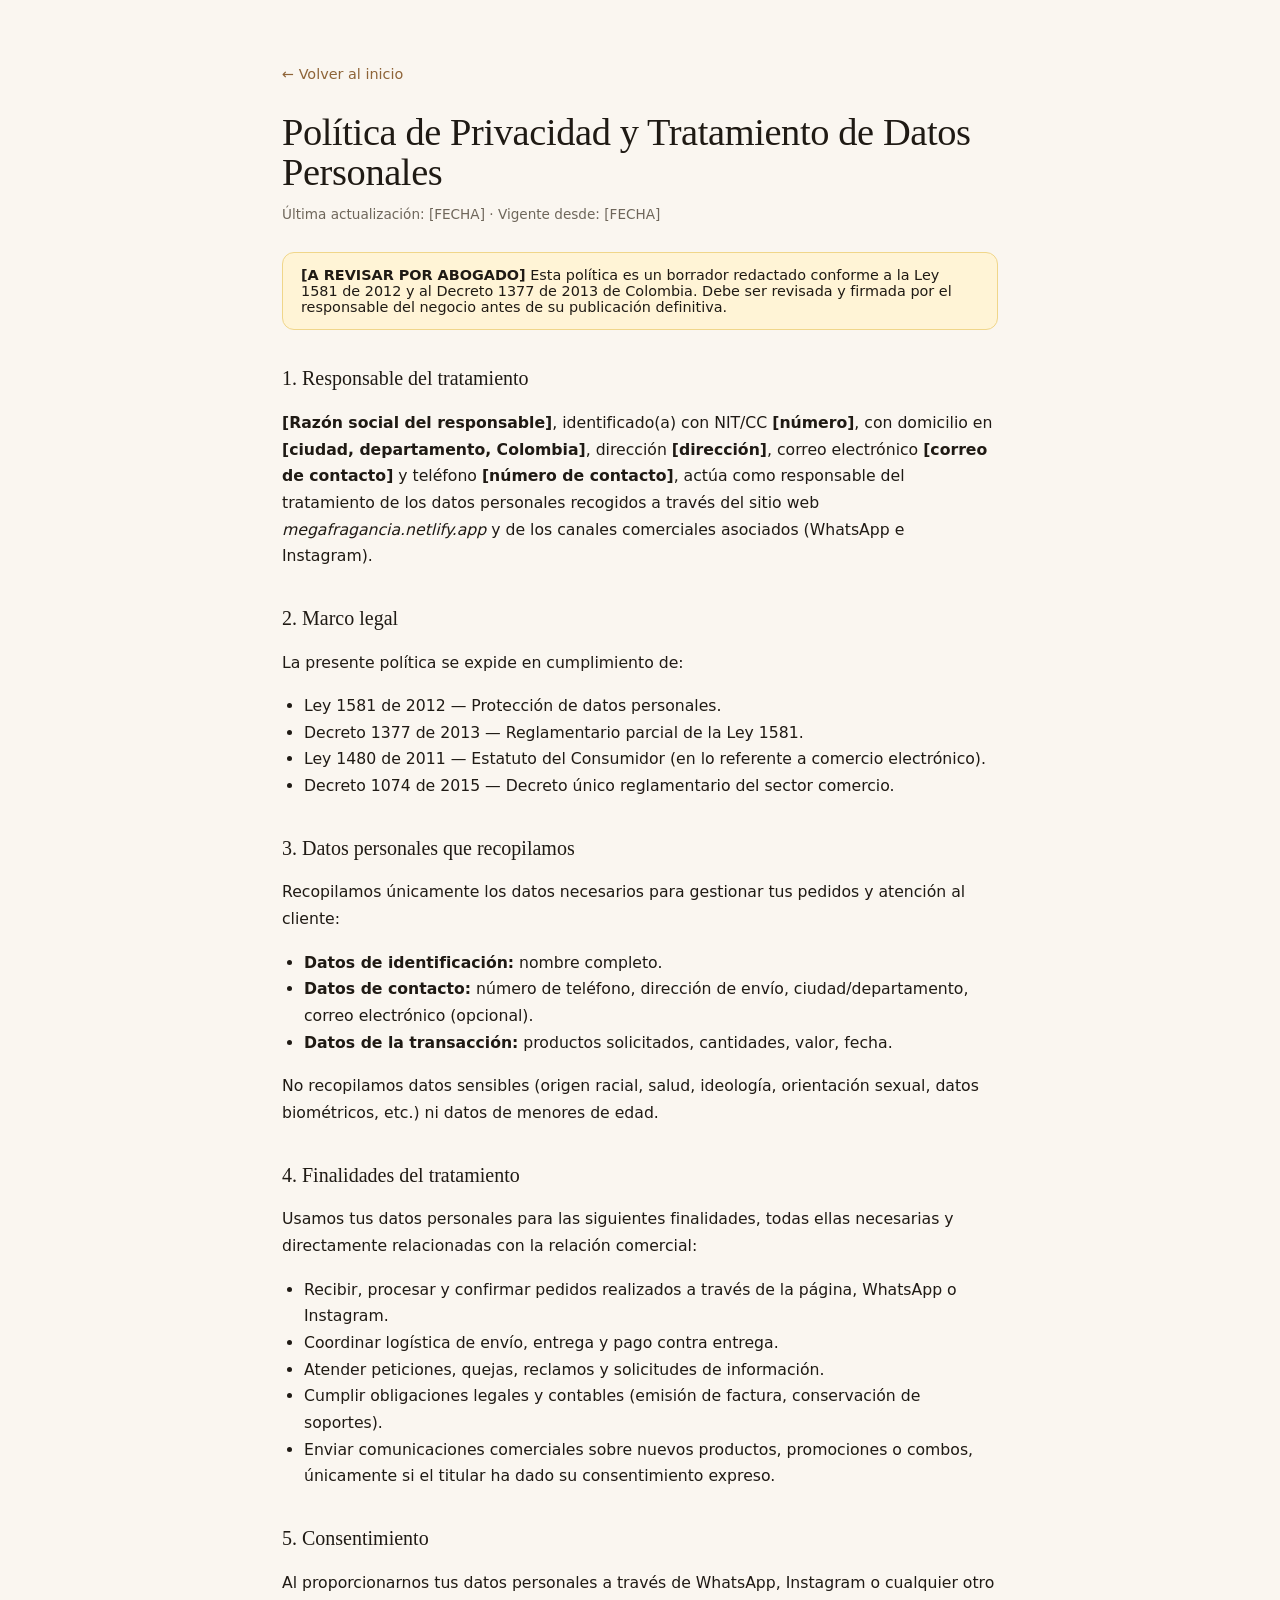
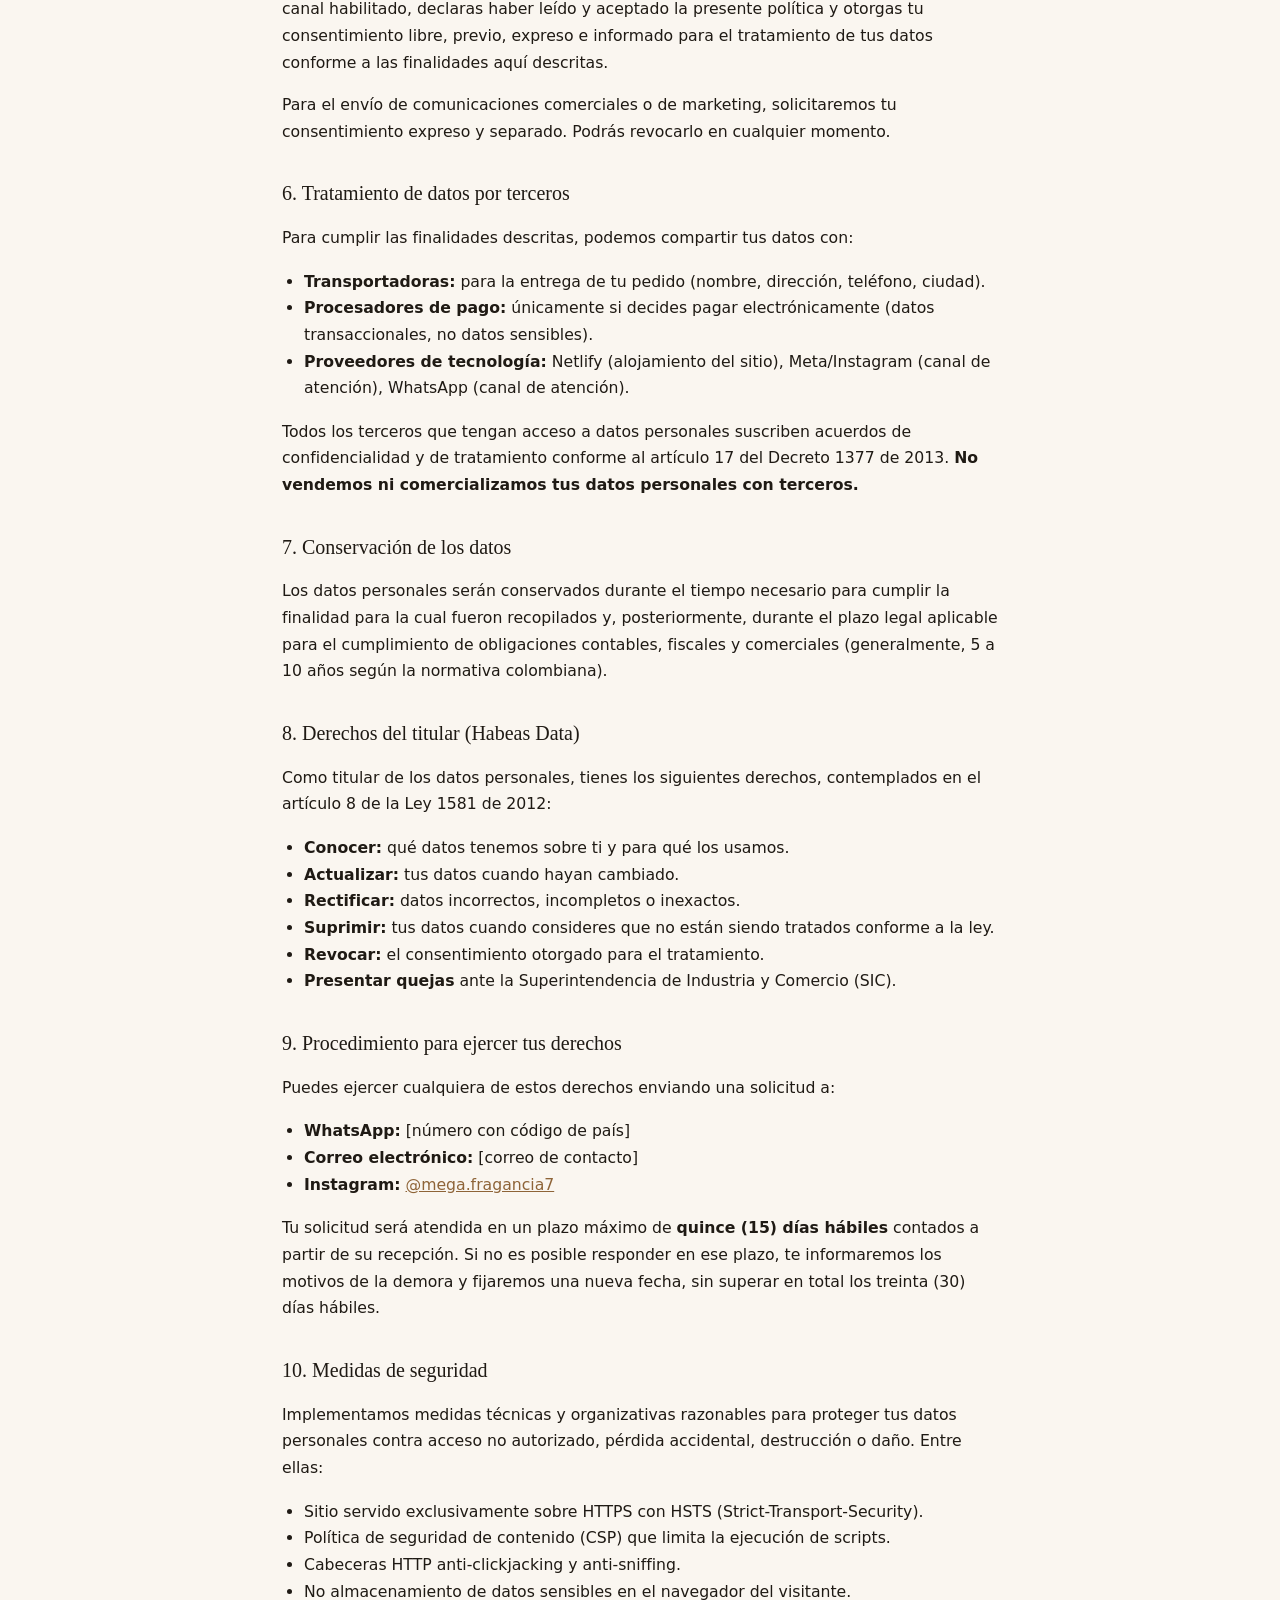
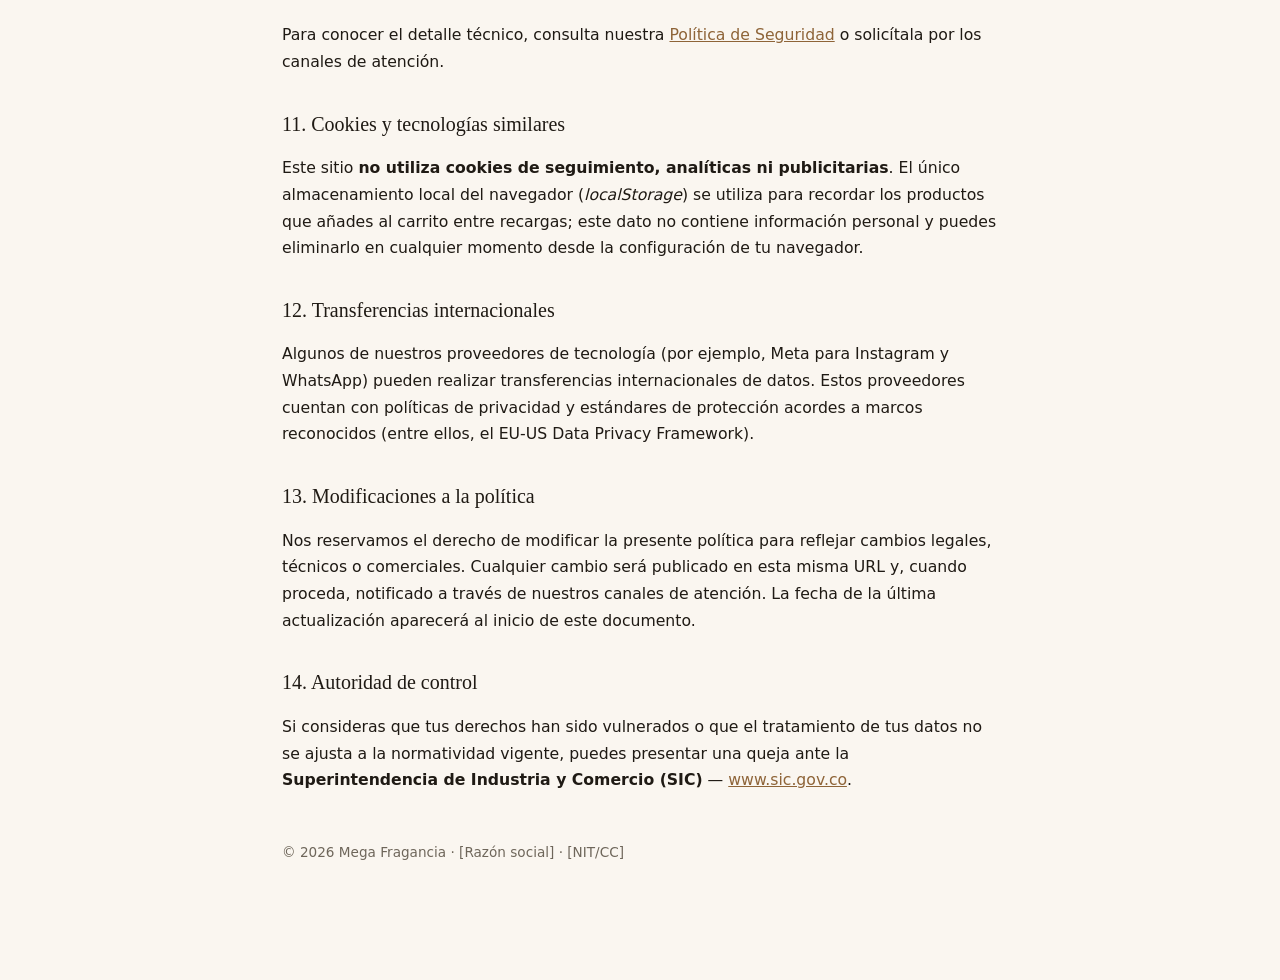
==== politicas/privacidad.html @ 90455be2 "Initial commit: Mega Fragancia landing - Landing estática con carrito funcional y redirección a What" ====
<!DOCTYPE html>
<html lang="es-CO">
<head>
  <meta charset="utf-8">
  <meta name="viewport" content="width=device-width, initial-scale=1">
  <title>Política de privacidad — Mega Fragancia</title>
  <meta name="robots" content="noindex, follow">
  <meta name="description" content="Política de tratamiento de datos personales de Mega Fragancia, conforme a la Ley 1581 de 2012 de Colombia.">
  <link rel="icon" type="image/svg+xml" href="../assets/svg/favicon.svg">
  <link rel="stylesheet" href="../styles.css">
  <style>
    .legal { max-width: 760px; margin: 0 auto; padding: 60px 22px 90px; }
    .legal h1 { font-size: clamp(1.8rem, 4vw, 2.4rem); margin: 0 0 8px; }
    .legal h2 { font-size: 1.25rem; margin: 32px 0 10px; }
    .legal p, .legal li { font: 400 .98rem/1.7 var(--sans); color: var(--text); }
    .legal ul { padding-left: 22px; }
    .legal .meta { color: var(--muted); font: 500 .85rem var(--sans); margin-bottom: 30px; }
    .legal .back { display: inline-block; margin-bottom: 30px; color: var(--accent-strong); text-decoration: none; font: 500 .9rem var(--sans); }
    .legal .back:hover { text-decoration: underline; }
    .legal .aviso { background: #fff4d6; border: 1px solid #f0d68a; padding: 14px 18px; border-radius: 12px; margin: 24px 0; font: 500 .9rem var(--sans); }
  </style>
</head>
<body>
  <main class="legal">
    <a href="../index.html" class="back">&larr; Volver al inicio</a>
    <h1>Política de Privacidad y Tratamiento de Datos Personales</h1>
    <p class="meta">Última actualización: [FECHA] · Vigente desde: [FECHA]</p>

    <div class="aviso">
      <strong>[A REVISAR POR ABOGADO]</strong> Esta política es un borrador redactado conforme a la Ley 1581 de 2012 y al Decreto 1377 de 2013 de Colombia. Debe ser revisada y firmada por el responsable del negocio antes de su publicación definitiva.
    </div>

    <h2>1. Responsable del tratamiento</h2>
    <p>
      <strong>[Razón social del responsable]</strong>, identificado(a) con NIT/CC <strong>[número]</strong>,
      con domicilio en <strong>[ciudad, departamento, Colombia]</strong>, dirección <strong>[dirección]</strong>,
      correo electrónico <strong>[correo de contacto]</strong> y teléfono <strong>[número de contacto]</strong>,
      actúa como responsable del tratamiento de los datos personales recogidos a través del sitio web
      <em>megafragancia.netlify.app</em> y de los canales comerciales asociados (WhatsApp e Instagram).
    </p>

    <h2>2. Marco legal</h2>
    <p>La presente política se expide en cumplimiento de:</p>
    <ul>
      <li>Ley 1581 de 2012 — Protección de datos personales.</li>
      <li>Decreto 1377 de 2013 — Reglamentario parcial de la Ley 1581.</li>
      <li>Ley 1480 de 2011 — Estatuto del Consumidor (en lo referente a comercio electrónico).</li>
      <li>Decreto 1074 de 2015 — Decreto único reglamentario del sector comercio.</li>
    </ul>

    <h2>3. Datos personales que recopilamos</h2>
    <p>Recopilamos únicamente los datos necesarios para gestionar tus pedidos y atención al cliente:</p>
    <ul>
      <li><strong>Datos de identificación:</strong> nombre completo.</li>
      <li><strong>Datos de contacto:</strong> número de teléfono, dirección de envío, ciudad/departamento, correo electrónico (opcional).</li>
      <li><strong>Datos de la transacción:</strong> productos solicitados, cantidades, valor, fecha.</li>
    </ul>
    <p>No recopilamos datos sensibles (origen racial, salud, ideología, orientación sexual, datos biométricos, etc.) ni datos de menores de edad.</p>

    <h2>4. Finalidades del tratamiento</h2>
    <p>Usamos tus datos personales para las siguientes finalidades, todas ellas necesarias y directamente relacionadas con la relación comercial:</p>
    <ul>
      <li>Recibir, procesar y confirmar pedidos realizados a través de la página, WhatsApp o Instagram.</li>
      <li>Coordinar logística de envío, entrega y pago contra entrega.</li>
      <li>Atender peticiones, quejas, reclamos y solicitudes de información.</li>
      <li>Cumplir obligaciones legales y contables (emisión de factura, conservación de soportes).</li>
      <li>Enviar comunicaciones comerciales sobre nuevos productos, promociones o combos, únicamente si el titular ha dado su consentimiento expreso.</li>
    </ul>

    <h2>5. Consentimiento</h2>
    <p>
      Al proporcionarnos tus datos personales a través de WhatsApp, Instagram o cualquier otro canal habilitado,
      declaras haber leído y aceptado la presente política y otorgas tu consentimiento libre, previo, expreso
      e informado para el tratamiento de tus datos conforme a las finalidades aquí descritas.
    </p>
    <p>
      Para el envío de comunicaciones comerciales o de marketing, solicitaremos tu consentimiento expreso y
      separado. Podrás revocarlo en cualquier momento.
    </p>

    <h2>6. Tratamiento de datos por terceros</h2>
    <p>
      Para cumplir las finalidades descritas, podemos compartir tus datos con:
    </p>
    <ul>
      <li><strong>Transportadoras:</strong> para la entrega de tu pedido (nombre, dirección, teléfono, ciudad).</li>
      <li><strong>Procesadores de pago:</strong> únicamente si decides pagar electrónicamente (datos transaccionales, no datos sensibles).</li>
      <li><strong>Proveedores de tecnología:</strong> Netlify (alojamiento del sitio), Meta/Instagram (canal de atención), WhatsApp (canal de atención).</li>
    </ul>
    <p>
      Todos los terceros que tengan acceso a datos personales suscriben acuerdos de confidencialidad y de
      tratamiento conforme al artículo 17 del Decreto 1377 de 2013. <strong>No vendemos ni comercializamos
      tus datos personales con terceros.</strong>
    </p>

    <h2>7. Conservación de los datos</h2>
    <p>
      Los datos personales serán conservados durante el tiempo necesario para cumplir la finalidad para la
      cual fueron recopilados y, posteriormente, durante el plazo legal aplicable para el cumplimiento de
      obligaciones contables, fiscales y comerciales (generalmente, 5 a 10 años según la normativa colombiana).
    </p>

    <h2>8. Derechos del titular (Habeas Data)</h2>
    <p>
      Como titular de los datos personales, tienes los siguientes derechos, contemplados en el artículo 8 de la
      Ley 1581 de 2012:
    </p>
    <ul>
      <li><strong>Conocer:</strong> qué datos tenemos sobre ti y para qué los usamos.</li>
      <li><strong>Actualizar:</strong> tus datos cuando hayan cambiado.</li>
      <li><strong>Rectificar:</strong> datos incorrectos, incompletos o inexactos.</li>
      <li><strong>Suprimir:</strong> tus datos cuando consideres que no están siendo tratados conforme a la ley.</li>
      <li><strong>Revocar:</strong> el consentimiento otorgado para el tratamiento.</li>
      <li><strong>Presentar quejas</strong> ante la Superintendencia de Industria y Comercio (SIC).</li>
    </ul>

    <h2>9. Procedimiento para ejercer tus derechos</h2>
    <p>
      Puedes ejercer cualquiera de estos derechos enviando una solicitud a:
    </p>
    <ul>
      <li><strong>WhatsApp:</strong> [número con código de país]</li>
      <li><strong>Correo electrónico:</strong> [correo de contacto]</li>
      <li><strong>Instagram:</strong> <a href="https://www.instagram.com/mega.fragancia7/" target="_blank" rel="noopener noreferrer">@mega.fragancia7</a></li>
    </ul>
    <p>
      Tu solicitud será atendida en un plazo máximo de <strong>quince (15) días hábiles</strong> contados a partir
      de su recepción. Si no es posible responder en ese plazo, te informaremos los motivos de la demora y
      fijaremos una nueva fecha, sin superar en total los treinta (30) días hábiles.
    </p>

    <h2>10. Medidas de seguridad</h2>
    <p>
      Implementamos medidas técnicas y organizativas razonables para proteger tus datos personales contra
      acceso no autorizado, pérdida accidental, destrucción o daño. Entre ellas:
    </p>
    <ul>
      <li>Sitio servido exclusivamente sobre HTTPS con HSTS (Strict-Transport-Security).</li>
      <li>Política de seguridad de contenido (CSP) que limita la ejecución de scripts.</li>
      <li>Cabeceras HTTP anti-clickjacking y anti-sniffing.</li>
      <li>No almacenamiento de datos sensibles en el navegador del visitante.</li>
    </ul>
    <p>
      Para conocer el detalle técnico, consulta nuestra <a href="#">Política de Seguridad</a> o
      solicítala por los canales de atención.
    </p>

    <h2>11. Cookies y tecnologías similares</h2>
    <p>
      Este sitio <strong>no utiliza cookies de seguimiento, analíticas ni publicitarias</strong>. El único
      almacenamiento local del navegador (<em>localStorage</em>) se utiliza para recordar los productos que
      añades al carrito entre recargas; este dato no contiene información personal y puedes eliminarlo en
      cualquier momento desde la configuración de tu navegador.
    </p>

    <h2>12. Transferencias internacionales</h2>
    <p>
      Algunos de nuestros proveedores de tecnología (por ejemplo, Meta para Instagram y WhatsApp) pueden
      realizar transferencias internacionales de datos. Estos proveedores cuentan con políticas de privacidad
      y estándares de protección acordes a marcos reconocidos (entre ellos, el EU-US Data Privacy Framework).
    </p>

    <h2>13. Modificaciones a la política</h2>
    <p>
      Nos reservamos el derecho de modificar la presente política para reflejar cambios legales, técnicos o
      comerciales. Cualquier cambio será publicado en esta misma URL y, cuando proceda, notificado a través
      de nuestros canales de atención. La fecha de la última actualización aparecerá al inicio de este documento.
    </p>

    <h2>14. Autoridad de control</h2>
    <p>
      Si consideras que tus derechos han sido vulnerados o que el tratamiento de tus datos no se ajusta a la
      normatividad vigente, puedes presentar una queja ante la
      <strong>Superintendencia de Industria y Comercio (SIC)</strong> —
      <a href="https://www.sic.gov.co" target="_blank" rel="noopener noreferrer">www.sic.gov.co</a>.
    </p>

    <p class="meta" style="margin-top: 50px;">
      &copy; <span id="year">2026</span> Mega Fragancia · [Razón social] · [NIT/CC]
    </p>
  </main>
  <script>
    var y = document.getElementById('year');
    if (y) y.textContent = new Date().getFullYear();
  </script>
</body>
</html>
---- styles.css ----
/* ==========================================================
   Mega Fragancia — Hoja de estilos
   Paleta clara: blanco roto + dorado suave + terracota
   ========================================================== */

:root {
  /* --- Paleta clara (default) --- */
  --bg: #faf6f0;             /* blanco cálido, fondo principal */
  --surface: #ffffff;        /* tarjetas y superficies */
  --surface-2: #f3ede2;      /* superficies alternas */
  --text: #1f1a14;           /* texto principal, gris muy oscuro cálido */
  --muted: #6e665a;          /* texto secundario */
  --line: #ece4d4;           /* bordes suaves */
  --accent: #b8895a;         /* dorado suave, principal */
  --accent-strong: #8e6438;  /* dorado más oscuro, hover */
  --accent-ink: #ffffff;     /* color del texto sobre el acento */
  --terracotta: #c66a4a;     /* acento secundario para el combo */
  --ok: #2e8b6d;             /* verde para checks y confirmaciones */
  --danger: #b94a48;         /* rojo para errores */

  /* --- Geometría --- */
  --radius: 16px;
  --radius-lg: 22px;
  --shadow: 0 6px 22px rgba(31, 26, 20, .07);
  --shadow-lg: 0 18px 40px rgba(31, 26, 20, .12);

  /* --- Tipografía --- */
  --serif: "Cormorant Garamond", "Playfair Display", Georgia, "Times New Roman", serif;
  --sans: system-ui, -apple-system, "Segoe UI", Roboto, "Helvetica Neue", Helvetica, Arial, sans-serif;
}

* { box-sizing: border-box; }

html {
  scroll-behavior: smooth;
  scroll-padding-top: calc(env(safe-area-inset-top, 0px) + 78px);
}

body {
  margin: 0;
  background: var(--bg);
  color: var(--text);
  font-family: var(--serif);
  font-size: 17px;
  line-height: 1.6;
  -webkit-font-smoothing: antialiased;
  -moz-osx-font-smoothing: grayscale;
  overflow-x: hidden;
  padding-top: env(safe-area-inset-top, 0px);
  padding-bottom: env(safe-area-inset-bottom, 0px);
}

img, svg { max-width: 100%; display: block; }

a { color: var(--accent-strong); }
a:hover { color: var(--accent); }

.sans { font-family: var(--sans); }

.wrap {
  max-width: 1140px;
  margin: 0 auto;
  padding: 0 22px;
}

/* ===================== HEADER ===================== */
header {
  position: fixed;
  top: 0; left: 0; right: 0;
  z-index: 20;
  background: rgba(250, 246, 240, .85);
  -webkit-backdrop-filter: blur(14px) saturate(160%);
  backdrop-filter: blur(14px) saturate(160%);
  border-bottom: 1px solid transparent;
  transition: background .3s, border-color .3s, box-shadow .3s;
}
header.scrolled {
  background: rgba(255, 255, 255, .95);
  border-color: var(--line);
  box-shadow: 0 4px 18px rgba(31, 26, 20, .05);
}

.nav {
  display: flex;
  align-items: center;
  justify-content: space-between;
  height: 68px;
  gap: 14px;
}

.brand {
  display: flex;
  align-items: center;
  gap: 10px;
  text-decoration: none;
  color: var(--text);
  font-family: var(--serif);
  font-size: 1.15rem;
  letter-spacing: .14em;
  text-transform: uppercase;
  font-weight: 700;
}
.brand-logo { width: 32px; height: 32px; }

.nav nav { display: flex; align-items: center; margin-left: auto; }
.nav .link {
  font: 500 .88rem var(--sans);
  text-decoration: none;
  color: var(--muted);
  margin-left: 22px;
  position: relative;
  transition: color .2s;
}
.nav .link:hover { color: var(--text); }
.nav .link::after {
  content: "";
  position: absolute;
  left: 0; right: 0; bottom: -6px;
  height: 2px;
  background: var(--accent);
  transform: scaleX(0);
  transform-origin: left;
  transition: transform .25s;
}
.nav .link:hover::after { transform: scaleX(1); }

.cartbtn {
  font: 600 .85rem var(--sans);
  padding: 10px 18px;
  border-radius: 999px;
  border: 1px solid var(--accent);
  background: transparent;
  color: var(--text);
  cursor: pointer;
  display: inline-flex;
  align-items: center;
  gap: 6px;
  transition: background .2s, color .2s;
}
.cartbtn:hover { background: var(--accent); color: var(--accent-ink); }
.cartbtn span {
  min-width: 1.6em;
  padding: 0 7px;
  border-radius: 999px;
  background: var(--accent);
  color: var(--accent-ink);
  text-align: center;
  font-size: .8rem;
  font-weight: 700;
  transition: background .2s;
}
.cartbtn:hover span { background: var(--accent-ink); color: var(--accent); }

/* Botón admin (engranaje) */
.adminbtn {
  display: inline-flex;
  align-items: center;
  justify-content: center;
  width: 38px;
  height: 38px;
  border-radius: 50%;
  border: 1px solid var(--line);
  background: transparent;
  color: var(--muted);
  cursor: pointer;
  transition: all .2s;
}
.adminbtn:hover {
  border-color: var(--accent);
  color: var(--accent-strong);
  background: var(--surface);
  transform: rotate(45deg);
}

@media (max-width: 720px) {
  .nav .hide-s { display: none; }
  .brand span { font-size: 1rem; letter-spacing: .1em; }
  .cartbtn { padding: 9px 14px; }
}

/* ===================== HERO ===================== */
.hero {
  position: relative;
  min-height: 88vh;
  display: flex;
  align-items: center;
  padding: 130px 0 70px;
  overflow: hidden;
}
.orb {
  position: absolute;
  border-radius: 50%;
  filter: blur(80px);
  pointer-events: none;
  opacity: .55;
}
.orb.a { width: 480px; height: 480px; background: #f3d8b0; top: -120px; right: -140px; }
.orb.b { width: 380px; height: 380px; background: #f0c9b2; bottom: -120px; left: -100px; }
.orb.c { width: 260px; height: 260px; background: #e8d7c0; top: 30%; left: 40%; opacity: .35; }

.hero-wrap {
  position: relative;
  display: grid;
  grid-template-columns: 1.2fr 1fr;
  gap: 60px;
  align-items: center;
}
@media (max-width: 1024px) {
  .hero-wrap { gap: 40px; }
  .hero-visual { min-height: 320px; }
  .hero-bottle { width: 95px; height: 240px; }
  .hero-bottle.small { width: 78px; height: 200px; }
  .hero-bottle.tall  { width: 110px; height: 290px; }
  .nosotros { gap: 50px; }
}

@media (max-width: 720px) {
  .hero { padding: 110px 0 50px; }
  .hero-wrap { grid-template-columns: 1fr; gap: 30px; }
  .hero-visual { order: -1; min-height: 260px; }
  .hero-bottle { width: 80px; height: 200px; }
  .hero-bottle.small { width: 65px; height: 170px; }
  .hero-bottle.tall  { width: 95px; height: 240px; }
  .nosotros { grid-template-columns: 1fr; gap: 32px; }
  .notes { grid-template-columns: 1fr; }
  h1 { font-size: clamp(2rem, 8vw, 2.6rem); }
  .promo { flex-wrap: wrap; }
  section { padding: 60px 0; }
}

@media (max-width: 380px) {
  .brand span { display: none; }
  .cartbtn { padding: 8px 12px; font-size: .8rem; }
  .nav { gap: 6px; }
  .nav .link { margin-left: 14px; font-size: .82rem; }
}

.eyebrow {
  font: 600 .75rem var(--sans);
  letter-spacing: .28em;
  text-transform: uppercase;
  color: var(--accent-strong);
  margin: 0 0 14px;
}

h1 {
  font-family: var(--serif);
  font-size: clamp(2.4rem, 6vw, 4.4rem);
  line-height: 1.05;
  margin: 0 0 .35em;
  font-weight: 500;
  letter-spacing: -.01em;
}
h1 em {
  font-style: italic;
  color: var(--accent-strong);
}

.lead {
  max-width: 36em;
  color: var(--muted);
  font: 400 1rem/1.6 var(--sans);
  margin: 0 0 16px;
}

.lead-mini {
  max-width: 36em;
  color: var(--muted);
  font: 500 .9rem/1.5 var(--sans);
  margin: 0 0 24px;
  padding: 12px 16px;
  border-left: 3px solid var(--accent);
  background: var(--surface-2);
  border-radius: 0 10px 10px 0;
}
.lead-mini strong { color: var(--ok); font-weight: 700; }
.lead-mini a { color: var(--accent-strong); text-decoration: none; font-weight: 600; }
.lead-mini a:hover { text-decoration: underline; }

.promo {
  display: inline-flex;
  align-items: center;
  gap: 18px;
  padding: 16px 22px;
  border-radius: var(--radius);
  background: linear-gradient(135deg, #fff 0%, #faf0dc 100%);
  border: 1px solid var(--line);
  box-shadow: var(--shadow);
  margin: 8px 0 26px;
}
.promo b {
  font-family: var(--serif);
  font-size: 1.7rem;
  color: var(--terracotta);
  letter-spacing: -.01em;
}
.promo span {
  font: 500 .85rem var(--sans);
  color: var(--muted);
  line-height: 1.3;
}

.btns {
  display: flex;
  gap: 12px;
  flex-wrap: wrap;
  margin-top: 4px;
}

.btn {
  font: 600 .92rem var(--sans);
  padding: 14px 24px;
  border-radius: 999px;
  border: 1px solid var(--accent);
  background: var(--accent);
  color: var(--accent-ink);
  text-decoration: none;
  cursor: pointer;
  transition: background .2s, transform .15s, box-shadow .2s;
  display: inline-flex;
  align-items: center;
  justify-content: center;
  gap: 8px;
}
.btn:hover { background: var(--accent-strong); border-color: var(--accent-strong); transform: translateY(-1px); }
.btn:active { transform: translateY(0); }
.btn.ghost {
  background: transparent;
  color: var(--text);
  border-color: var(--line);
}
.btn.ghost:hover { background: var(--surface); border-color: var(--accent); color: var(--accent-strong); }
.btn.small { padding: 10px 18px; font-size: .85rem; }
.btn[aria-disabled="true"] { opacity: .45; pointer-events: none; }

.hero-trust {
  display: flex;
  flex-wrap: wrap;
  gap: 18px 26px;
  margin: 30px 0 0;
  font: 500 .85rem var(--sans);
  color: var(--ok);
}
.hero-trust span { display: inline-flex; align-items: center; gap: 4px; }

.hero-visual { position: relative; min-height: 380px; }
.hero-card {
  position: relative;
  width: 100%;
  height: 100%;
  min-height: 380px;
  display: flex;
  align-items: flex-end;
  justify-content: center;
  gap: 14px;
  padding-bottom: 20px;
}
.hero-bottle {
  width: 110px;
  height: 280px;
  background: linear-gradient(160deg, #f8e4c4 0%, #d8a87a 50%, #8e6438 100%);
  border-radius: 18px 18px 22px 22px;
  position: relative;
  box-shadow: var(--shadow-lg);
}
.hero-bottle::before {
  content: "";
  position: absolute;
  top: -32px; left: 50%;
  transform: translateX(-50%);
  width: 40px; height: 40px;
  background: linear-gradient(180deg, #2a2018 0%, #4a3a28 100%);
  border-radius: 6px;
}
.hero-bottle::after {
  content: "";
  position: absolute;
  top: 14px; left: 12px;
  width: 10px; height: 200px;
  background: linear-gradient(180deg, rgba(255,255,255,.5) 0%, transparent 100%);
  border-radius: 5px;
}
.hero-bottle.small { width: 90px; height: 230px; align-self: flex-end; opacity: .9; }
.hero-bottle.tall  { width: 130px; height: 340px; }

/* ===================== SECCIONES GENERALES ===================== */
section { padding: 80px 0; }
section.alt { background: var(--surface-2); }

.sec-head {
  text-align: center;
  max-width: 720px;
  margin: 0 auto 50px;
}
.sec-head h2 {
  font-family: var(--serif);
  font-size: clamp(1.8rem, 4.2vw, 2.8rem);
  font-weight: 500;
  margin: 6px 0 12px;
  letter-spacing: -.01em;
}
.sec-head .sub {
  color: var(--muted);
  margin: 0;
  font: 400 1rem/1.6 var(--sans);
}

h2 { font-family: var(--serif); font-size: clamp(1.6rem, 4vw, 2.4rem); font-weight: 500; margin: 0 0 .3em; }
h3 { font-family: var(--serif); font-size: 1.15rem; font-weight: 600; margin: 0 0 6px; }

/* ===================== CATÁLOGO ===================== */
.filters {
  display: flex;
  gap: 8px;
  flex-wrap: wrap;
  margin-bottom: 30px;
  justify-content: center;
}
.chip {
  font: 500 .85rem var(--sans);
  padding: 10px 18px;
  border-radius: 999px;
  border: 1px solid var(--line);
  background: var(--surface);
  color: var(--text);
  cursor: pointer;
  transition: background .2s, color .2s, border-color .2s;
}
.chip:hover { border-color: var(--accent); color: var(--accent-strong); }
.chip[aria-pressed="true"] {
  background: var(--accent);
  color: var(--accent-ink);
  border-color: var(--accent);
}

.grid {
  display: grid;
  grid-template-columns: repeat(auto-fill, minmax(240px, 1fr));
  gap: 22px;
}

.card {
  border: 1px solid var(--line);
  background: var(--surface);
  border-radius: var(--radius-lg);
  overflow: hidden;
  transition: transform .25s, box-shadow .25s;
  display: flex;
  flex-direction: column;
}
.card:hover {
  transform: translateY(-4px);
  box-shadow: var(--shadow-lg);
}

.bottle-wrap {
  height: 220px;
  display: flex;
  align-items: center;
  justify-content: center;
  background: linear-gradient(160deg, #faf0dc 0%, #f3e3c4 100%);
  position: relative;
  overflow: hidden;
}
.bottle-wrap svg { width: 120px; height: 180px; }

.tag-row {
  position: absolute;
  top: 12px; left: 12px;
  display: flex;
  gap: 6px;
  flex-wrap: wrap;
}
.tag {
  font: 600 .72rem var(--sans);
  letter-spacing: .04em;
  padding: 5px 10px;
  border-radius: 999px;
  background: rgba(255, 255, 255, .85);
  color: var(--text);
  border: 1px solid var(--line);
}
.tag.cat-hombre { color: #2b5b8c; border-color: #cfdcea; background: #eaf2fa; }
.tag.cat-mujer  { color: #a23a72; border-color: #ecc5da; background: #fbeaf3; }
.tag.cat-unisex { color: #6a4ea0; border-color: #d6c8eb; background: #f1eafa; }
.tag.combo-badge { background: var(--terracotta); color: #fff; border-color: var(--terracotta); }

.card .body {
  padding: 18px 18px 20px;
  display: flex;
  flex-direction: column;
  flex: 1;
  gap: 4px;
}
.card h3 {
  font-family: var(--serif);
  font-size: 1.2rem;
  margin: 0 0 2px;
}
.card .desc {
  font: 400 .85rem/1.5 var(--sans);
  color: var(--muted);
  margin: 0 0 6px;
  min-height: 38px;
}
.card .price {
  font: 700 1.05rem var(--serif);
  color: var(--text);
  margin: 4px 0 12px;
}
.card .price small {
  font: 500 .75rem var(--sans);
  color: var(--muted);
  font-weight: 400;
  display: block;
}

.card .row {
  display: flex;
  gap: 8px;
  margin-top: auto;
}
.card button {
  flex: 1;
  font: 600 .82rem var(--sans);
  padding: 11px 8px;
  border-radius: 12px;
  border: 1px solid var(--line);
  background: transparent;
  color: var(--text);
  cursor: pointer;
  transition: background .2s, color .2s, border-color .2s;
}
.card button:hover { border-color: var(--accent); color: var(--accent-strong); }
.card button.pick {
  background: var(--text);
  color: var(--bg);
  border-color: var(--text);
}
.card button.pick:hover { background: var(--accent); border-color: var(--accent); color: var(--accent-ink); }
.card button.pick.added {
  background: var(--ok);
  border-color: var(--ok);
  color: #fff;
}

.empty {
  text-align: center;
  color: var(--muted);
  padding: 40px 0;
  font: 500 .95rem var(--sans);
}

/* ===================== GARANTÍAS ===================== */
.trust {
  display: grid;
  grid-template-columns: repeat(auto-fit, minmax(240px, 1fr));
  gap: 22px;
}
.tbox {
  padding: 26px 24px;
  border-radius: var(--radius-lg);
  border: 1px solid var(--line);
  background: var(--surface);
  transition: transform .25s, box-shadow .25s;
}
.tbox:hover { transform: translateY(-3px); box-shadow: var(--shadow); }
.tbox .ticon {
  width: 44px; height: 44px;
  border-radius: 12px;
  background: linear-gradient(135deg, #faf0dc 0%, #f3d8b0 100%);
  display: flex;
  align-items: center;
  justify-content: center;
  margin-bottom: 16px;
  color: var(--accent-strong);
}
.tbox .ticon svg { width: 22px; height: 22px; }
.tbox h3 { font-family: var(--serif); font-size: 1.2rem; margin: 0 0 8px; }
.tbox p { margin: 0; color: var(--muted); font: 400 .9rem/1.6 var(--sans); }

/* ===================== NOSOTROS ===================== */
.nosotros {
  display: grid;
  grid-template-columns: 1fr 1.1fr;
  gap: 60px;
  align-items: center;
}
.nos-foto {
  position: relative;
  aspect-ratio: 4 / 5;
  border-radius: var(--radius-lg);
  overflow: hidden;
  background: linear-gradient(160deg, #faf0dc 0%, #e8d4b4 100%);
  box-shadow: var(--shadow-lg);
}
.nos-placeholder {
  position: absolute;
  inset: 0;
  display: flex;
  align-items: center;
  justify-content: center;
  font: 500 .9rem var(--sans);
  color: var(--muted);
  border: 2px dashed var(--line);
  border-radius: var(--radius-lg);
  margin: 14px;
}
.nos-text p { color: var(--muted); font: 400 1rem/1.7 var(--sans); margin: 0 0 14px; }
.nos-text strong { color: var(--text); font-weight: 600; }
.nos-list {
  list-style: none;
  padding: 0;
  margin: 20px 0 0;
  font: 400 .9rem/1.9 var(--sans);
  color: var(--muted);
}
.nos-list li { border-top: 1px solid var(--line); padding: 6px 0; }
.nos-list a { color: var(--accent-strong); text-decoration: none; }
.nos-list a:hover { text-decoration: underline; }

/* ===================== CÓMO PEDIR ===================== */
.steps {
  list-style: none;
  padding: 0;
  margin: 0;
  display: grid;
  grid-template-columns: repeat(auto-fit, minmax(260px, 1fr));
  gap: 22px;
  counter-reset: step;
}
.step {
  background: var(--surface);
  border: 1px solid var(--line);
  border-radius: var(--radius-lg);
  padding: 28px 26px;
  position: relative;
  transition: transform .25s, box-shadow .25s;
}
.step:hover { transform: translateY(-3px); box-shadow: var(--shadow); }
.step-n {
  display: inline-flex;
  align-items: center;
  justify-content: center;
  width: 40px; height: 40px;
  border-radius: 50%;
  background: var(--accent);
  color: var(--accent-ink);
  font: 700 1.1rem var(--serif);
  margin-bottom: 14px;
}
.step h3 { font-family: var(--serif); font-size: 1.2rem; margin: 0 0 8px; }
.step p { margin: 0; color: var(--muted); font: 400 .9rem/1.6 var(--sans); }

/* ===================== FOOTER ===================== */
footer {
  background: var(--surface);
  border-top: 1px solid var(--line);
  padding: 50px 0 30px;
  font: 400 .88rem/1.7 var(--sans);
  color: var(--muted);
}
.foot-cols {
  display: grid;
  grid-template-columns: 1.4fr 1fr 1fr;
  gap: 40px;
  margin-bottom: 30px;
}
.foot-brand strong {
  display: block;
  font-family: var(--serif);
  font-size: 1.15rem;
  color: var(--text);
  letter-spacing: .12em;
  text-transform: uppercase;
  margin-bottom: 6px;
}
.foot-brand span { display: block; margin-bottom: 12px; }
.foot-ig { color: var(--accent-strong); text-decoration: none; font-weight: 500; }
.foot-ig:hover { text-decoration: underline; }

.foot-links strong {
  display: block;
  font-family: var(--sans);
  font-size: .78rem;
  letter-spacing: .14em;
  text-transform: uppercase;
  color: var(--text);
  margin-bottom: 10px;
}
.foot-links a, .foot-links button.lnk {
  display: block;
  color: var(--muted);
  text-decoration: none;
  padding: 4px 0;
  font: inherit;
  background: none;
  border: 0;
  cursor: pointer;
  text-align: left;
}
.foot-links a:hover, .foot-links button.lnk:hover { color: var(--accent-strong); }

.foot-copy {
  border-top: 1px solid var(--line);
  padding-top: 20px;
  display: flex;
  justify-content: space-between;
  flex-wrap: wrap;
  gap: 10px;
  font-size: .8rem;
}
.foot-copy p { margin: 0; }

/* ===================== BARRA FLOTANTE ===================== */
.order {
  position: fixed;
  left: 50%;
  transform: translate(-50%, 140%);
  bottom: calc(env(safe-area-inset-bottom, 0px) + 18px);
  z-index: 30;
  width: min(580px, calc(100% - 28px));
  display: flex;
  align-items: center;
  justify-content: space-between;
  gap: 14px;
  padding: 14px 14px 14px 20px;
  border-radius: 999px;
  background: var(--surface);
  border: 1px solid var(--line);
  box-shadow: var(--shadow-lg);
  transition: transform .35s cubic-bezier(.4, 0, .2, 1), opacity .25s;
  opacity: 0;
}
.order.on { transform: translate(-50%, 0); opacity: 1; }
.order-info strong {
  display: block;
  font: 600 .95rem var(--sans);
  color: var(--text);
}
.order-info small {
  display: block;
  font: 500 .8rem var(--sans);
  color: var(--muted);
  margin-top: 2px;
}

/* ===================== DIALOGS ===================== */
dialog {
  max-width: 540px;
  width: calc(100% - 32px);
  border: 1px solid var(--line);
  border-radius: var(--radius-lg);
  background: var(--bg);
  color: var(--text);
  padding: 28px 30px;
  box-shadow: var(--shadow-lg);
}
dialog::backdrop {
  background: rgba(31, 26, 20, .45);
  -webkit-backdrop-filter: blur(4px);
  backdrop-filter: blur(4px);
}
.dlg-head {
  display: flex;
  align-items: center;
  justify-content: space-between;
  margin-bottom: 14px;
}
.dlg-head h3 { font-family: var(--serif); font-size: 1.4rem; font-weight: 500; margin: 0; }
.dlg-head .x {
  background: none;
  border: 0;
  font-size: 1.6rem;
  line-height: 1;
  color: var(--muted);
  cursor: pointer;
  padding: 0 6px;
  transition: color .2s;
}
.dlg-head .x:hover { color: var(--text); }

.cart-list { margin: 8px 0 14px; max-height: 320px; overflow-y: auto; }
.cart-list p.empty-msg { color: var(--muted); text-align: center; padding: 24px 0; font: 500 .9rem var(--sans); }

.crow {
  display: flex;
  align-items: center;
  justify-content: space-between;
  gap: 12px;
  padding: 12px 0;
  border-bottom: 1px solid var(--line);
  font: 500 .92rem var(--sans);
}
.crow:last-child { border-bottom: 0; }
.crow .name { display: flex; align-items: center; gap: 10px; }
.crow .name .mini {
  width: 36px; height: 36px;
  border-radius: 10px;
  background: linear-gradient(160deg, #faf0dc 0%, #e8d4b4 100%);
  flex-shrink: 0;
}
.crow .name span { color: var(--text); }
.crow .q { display: flex; align-items: center; gap: 8px; }
.crow .q button {
  width: 30px; height: 30px;
  border-radius: 50%;
  border: 1px solid var(--line);
  background: var(--surface);
  color: var(--text);
  cursor: pointer;
  font-size: 1rem;
  font-weight: 600;
  transition: background .2s, border-color .2s;
}
.crow .q button:hover { background: var(--accent); border-color: var(--accent); color: var(--accent-ink); }
.crow .q .num { min-width: 22px; text-align: center; font-weight: 600; }

.cart-sum {
  font: 700 1.05rem var(--serif);
  color: var(--text);
  margin: 8px 0 0;
}
.cart-hint {
  font: 500 .82rem var(--sans);
  color: var(--terracotta);
  margin: 6px 0 0;
  min-height: 1.2em;
}

.notes {
  display: grid;
  grid-template-columns: repeat(3, 1fr);
  gap: 10px;
  margin: 14px 0 18px;
}
.notes div {
  padding: 14px;
  border-radius: 14px;
  border: 1px solid var(--line);
  background: var(--surface);
  font: 500 .82rem/1.4 var(--sans);
}
.notes b {
  display: block;
  font: 600 .68rem var(--sans);
  letter-spacing: .14em;
  text-transform: uppercase;
  color: var(--accent-strong);
  margin-bottom: 6px;
}
.nsub { color: var(--muted); font: 500 .9rem var(--sans); margin: 0 0 4px; }

.dlg-btns { margin-top: 16px; }
.dlg-btns .btn { flex: 1; }

@media (max-width: 520px) {
  .notes { grid-template-columns: 1fr; }
  dialog { padding: 22px 20px; }
  .dlg-head h3 { font-size: 1.2rem; }
}

/* ===================== PANEL ADMIN ===================== */
.sr-only {
  position: absolute;
  width: 1px; height: 1px;
  padding: 0; margin: -1px;
  overflow: hidden;
  clip: rect(0,0,0,0);
  white-space: nowrap;
  border: 0;
}

.admin-form {
  display: flex;
  gap: 8px;
  margin: 14px 0;
}
.admin-form input {
  flex: 1;
  padding: 10px 14px;
  border: 1px solid var(--line);
  border-radius: 10px;
  font: 500 .95rem var(--sans);
  background: var(--surface);
  color: var(--text);
}
.admin-form input:focus {
  outline: none;
  border-color: var(--accent);
}

.admin-err {
  color: var(--danger);
  font: 500 .85rem var(--sans);
  margin: 8px 0 0;
}
.admin-hint {
  color: var(--muted);
  font: 400 .82rem var(--sans);
  margin: 14px 0 0;
}

.admin-field {
  margin: 16px 0;
}
.admin-field label {
  display: block;
  font: 500 .82rem var(--sans);
  color: var(--text);
  margin-bottom: 6px;
}
.admin-field input[type="text"],
.admin-field input[type="number"] {
  width: 100%;
  padding: 10px 14px;
  border: 1px solid var(--line);
  border-radius: 10px;
  font: 500 .95rem var(--sans);
  background: var(--surface);
  color: var(--text);
  box-sizing: border-box;
}
.admin-field input[type="text"]:focus,
.admin-field input[type="number"]:focus {
  outline: none;
  border-color: var(--accent);
}
.admin-field input[type="checkbox"] {
  margin-right: 8px;
  width: 16px;
  height: 16px;
  accent-color: var(--accent);
}

.admin-actions {
  display: flex;
  gap: 8px;
  margin-top: 20px;
}
.admin-actions .btn { flex: 1; }

.admin-help {
  margin-top: 24px;
  padding: 14px 16px;
  background: var(--surface-2);
  border-radius: 12px;
  font: 400 .88rem/1.6 var(--sans);
  color: var(--text);
}
.admin-help summary {
  cursor: pointer;
  font-weight: 600;
  color: var(--accent-strong);
  padding: 4px 0;
}
.admin-help ol {
  margin: 12px 0;
  padding-left: 22px;
}
.admin-help li {
  margin: 4px 0;
}
.admin-help p {
  margin: 8px 0 0;
  color: var(--muted);
}

/* ===================== REVEAL ANIMATION ===================== */
.reveal {
  opacity: 0;
  transform: translateY(18px);
  transition: opacity .7s, transform .7s;
}
.reveal.in { opacity: 1; transform: none; }

@media (prefers-reduced-motion: reduce) {
  .reveal { opacity: 1; transform: none; transition: none; }
  html { scroll-behavior: auto; }
  .card, .tbox, .step, .btn { transition: none; }
}

/* ===================== FOCUS ===================== */
:focus-visible {
  outline: 2px solid var(--accent);
  outline-offset: 2px;
  border-radius: 6px;
}
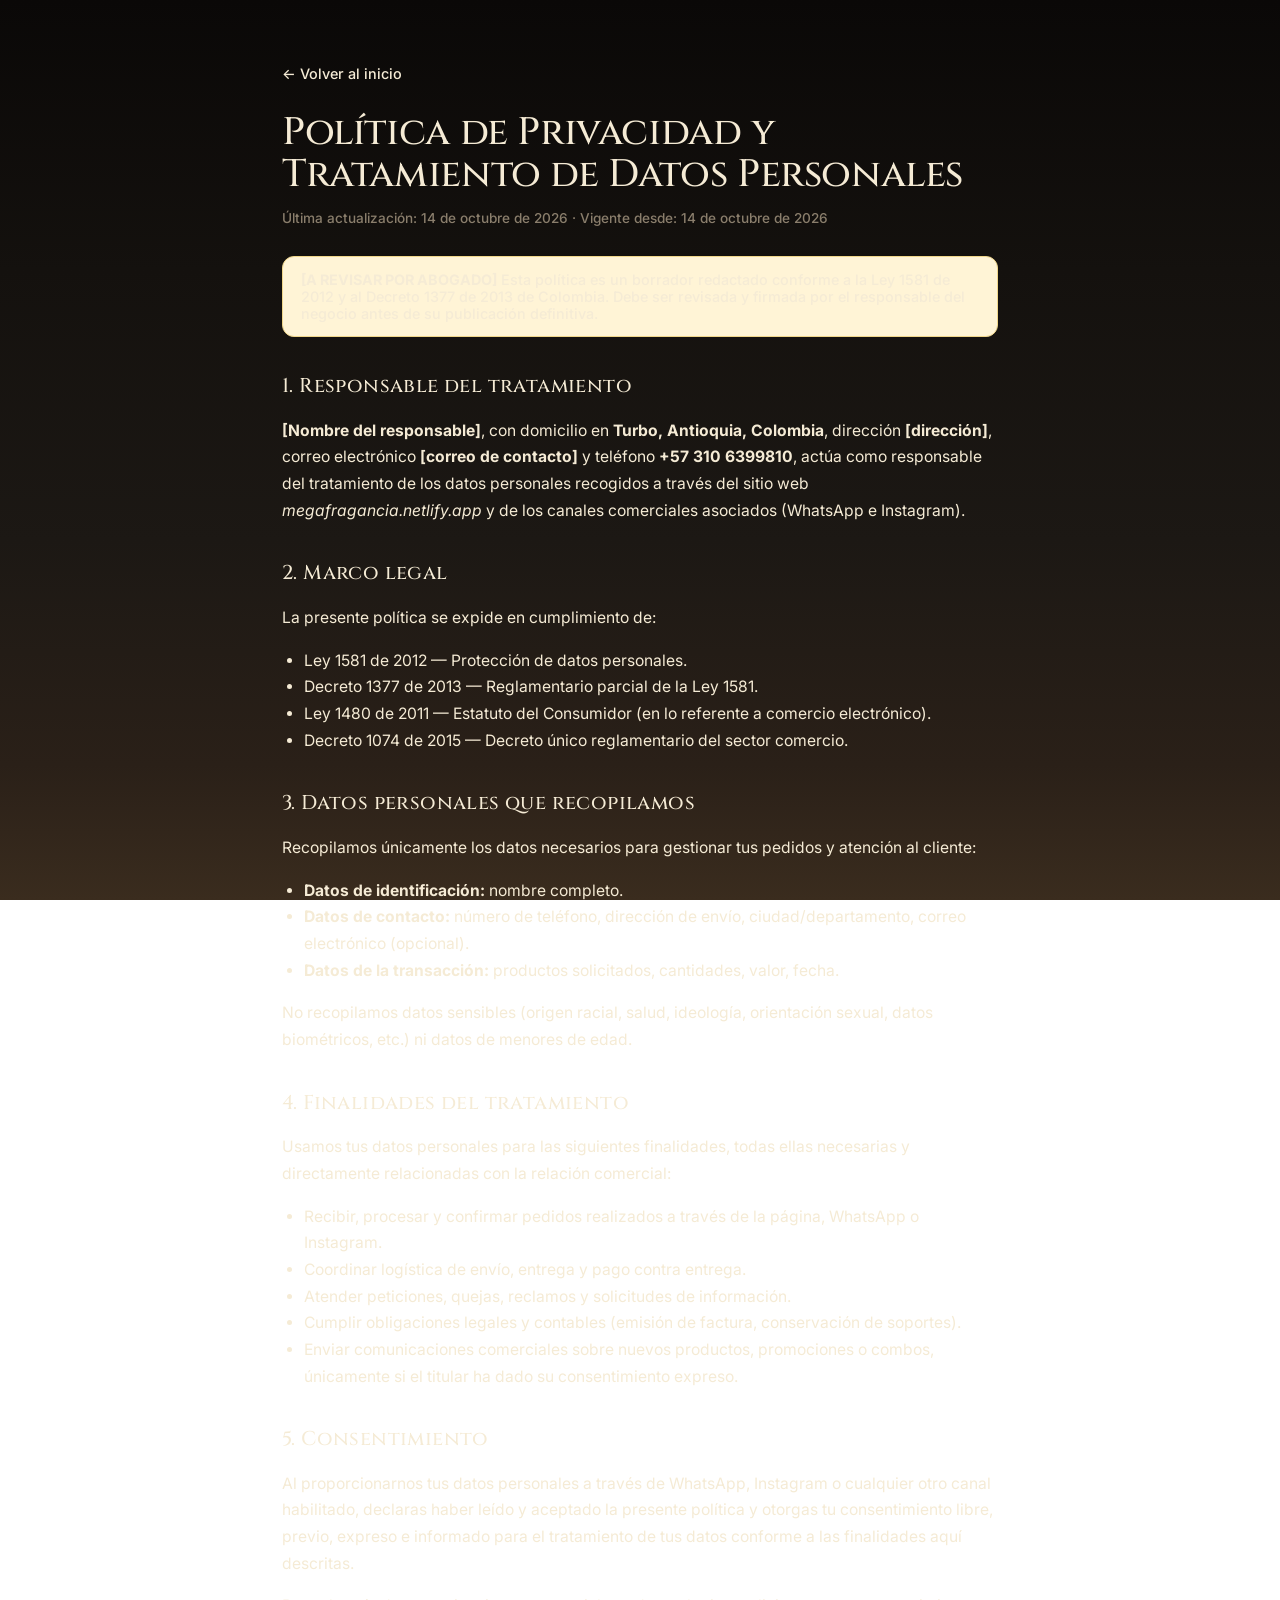
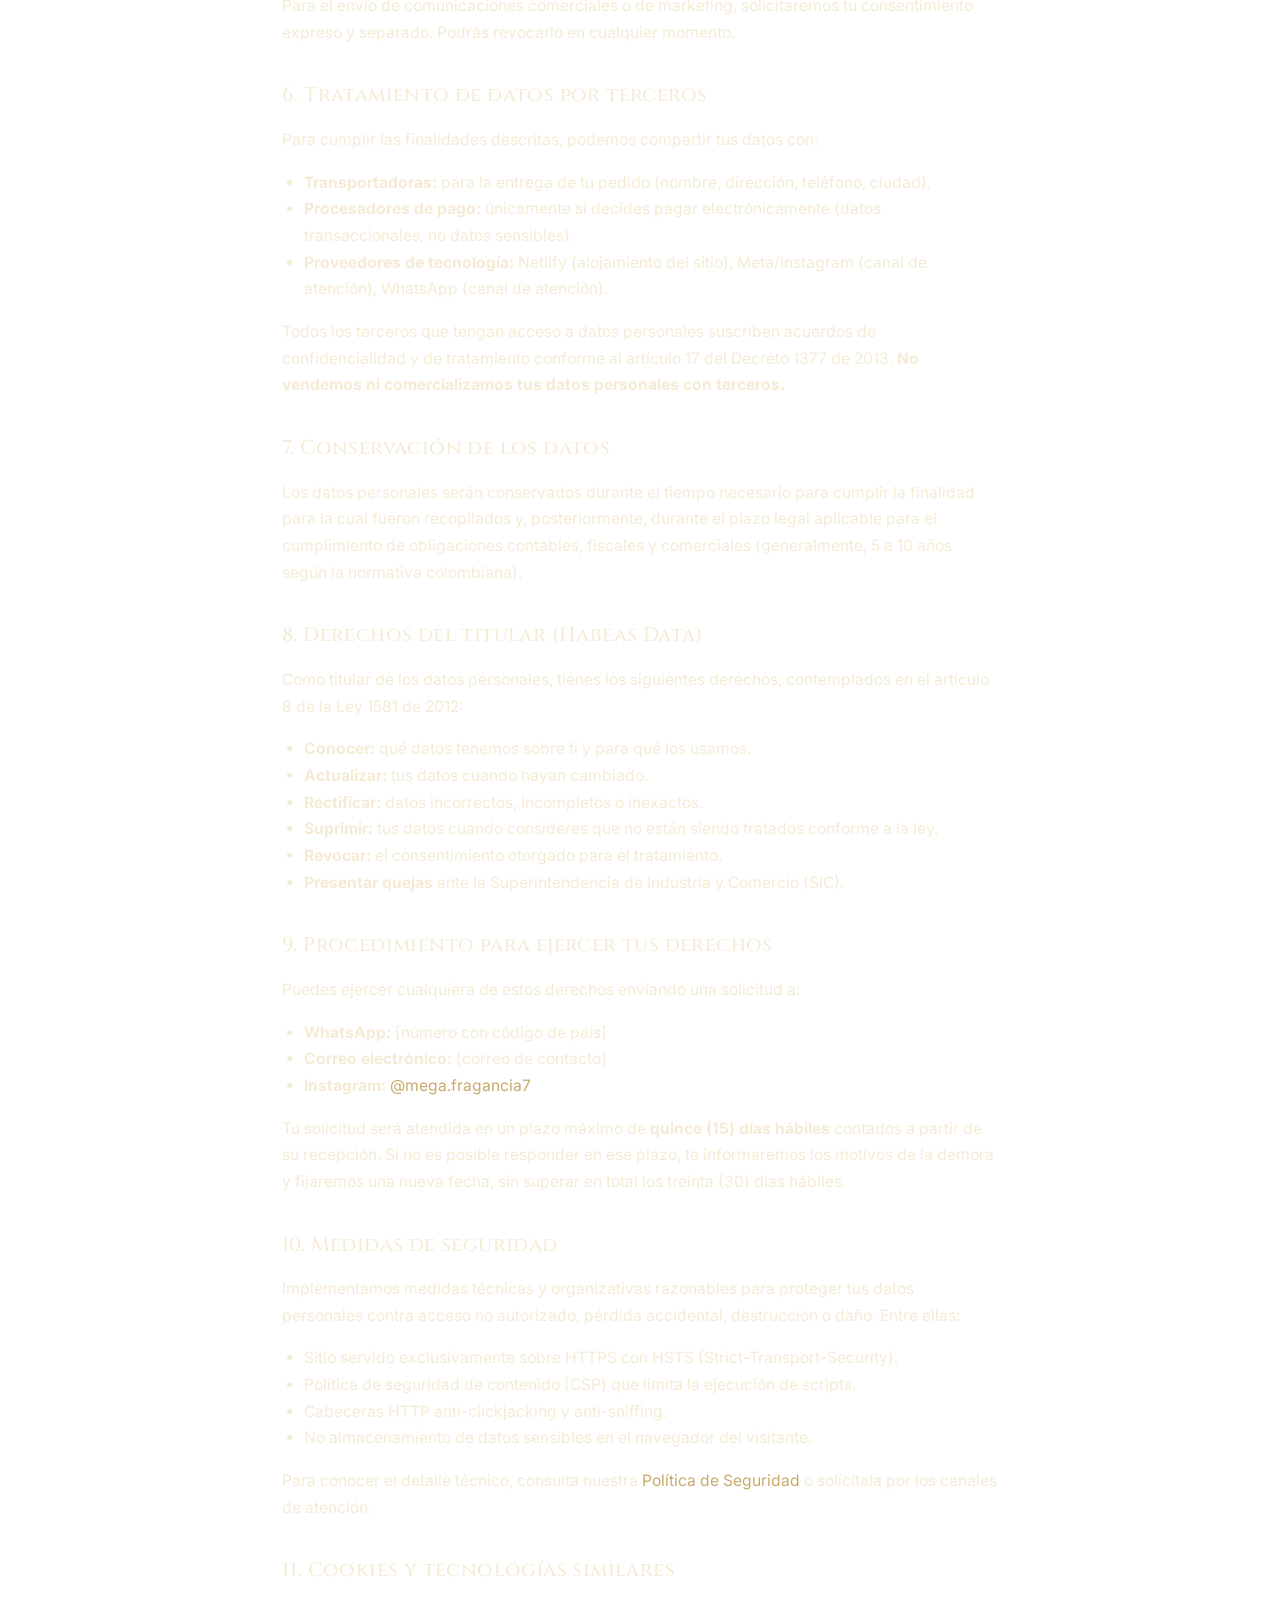
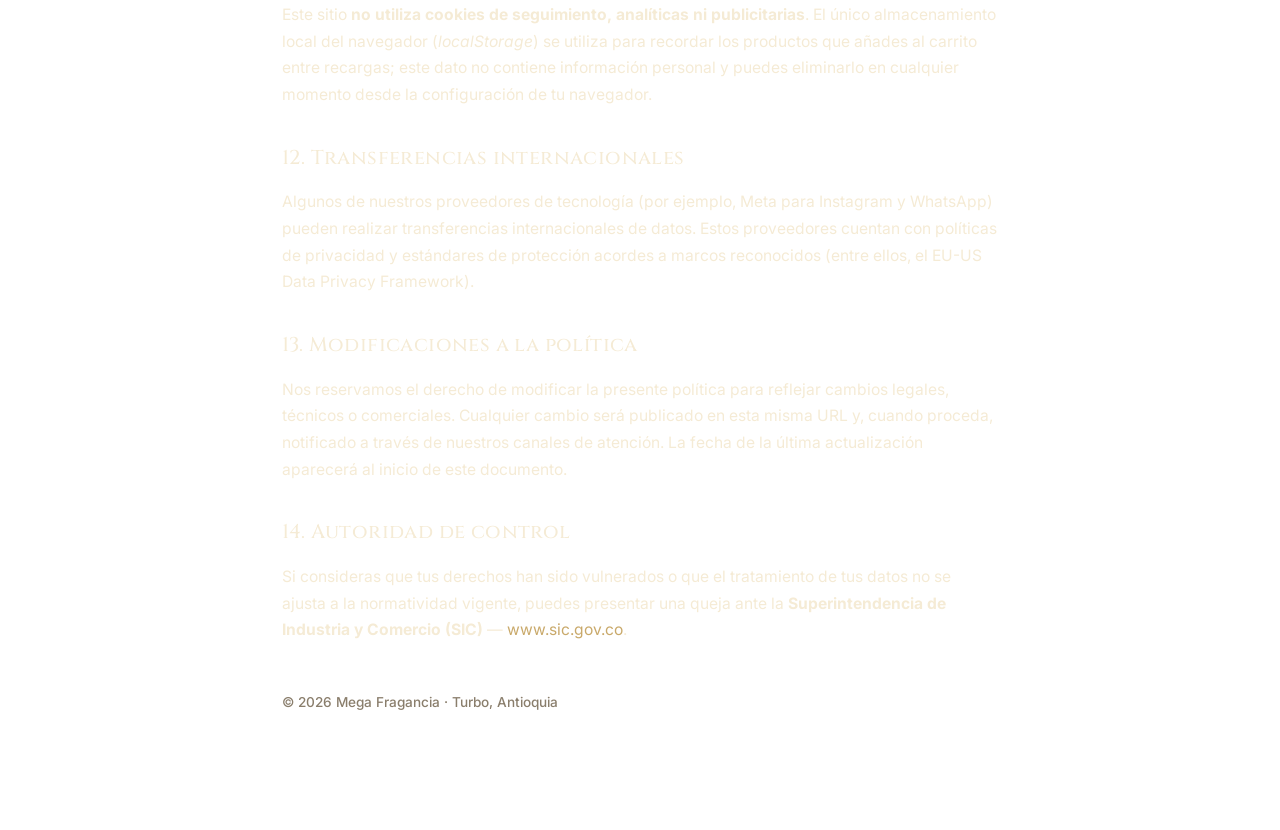
==== commit d848a987: "UX fixes: mobile header, smooth gradient, cleaner texts Changes:  1. Mobile header fix (admin button" ====
--- a/politicas/privacidad.html
+++ b/politicas/privacidad.html
@@ -24,7 +24,7 @@
   <main class="legal">
     <a href="../index.html" class="back">&larr; Volver al inicio</a>
     <h1>Política de Privacidad y Tratamiento de Datos Personales</h1>
-    <p class="meta">Última actualización: [FECHA] · Vigente desde: [FECHA]</p>
+    <p class="meta">Última actualización: 14 de octubre de 2026 · Vigente desde: 14 de octubre de 2026</p>
 
     <div class="aviso">
       <strong>[A REVISAR POR ABOGADO]</strong> Esta política es un borrador redactado conforme a la Ley 1581 de 2012 y al Decreto 1377 de 2013 de Colombia. Debe ser revisada y firmada por el responsable del negocio antes de su publicación definitiva.
@@ -32,9 +32,9 @@
 
     <h2>1. Responsable del tratamiento</h2>
     <p>
-      <strong>[Razón social del responsable]</strong>, identificado(a) con NIT/CC <strong>[número]</strong>,
-      con domicilio en <strong>[ciudad, departamento, Colombia]</strong>, dirección <strong>[dirección]</strong>,
-      correo electrónico <strong>[correo de contacto]</strong> y teléfono <strong>[número de contacto]</strong>,
+      <strong>[Nombre del responsable]</strong>, con domicilio en <strong>Turbo, Antioquia, Colombia</strong>,
+      dirección <strong>[dirección]</strong>,
+      correo electrónico <strong>[correo de contacto]</strong> y teléfono <strong>+57 310 6399810</strong>,
       actúa como responsable del tratamiento de los datos personales recogidos a través del sitio web
       <em>megafragancia.netlify.app</em> y de los canales comerciales asociados (WhatsApp e Instagram).
     </p>
@@ -176,7 +176,7 @@
     </p>
 
     <p class="meta" style="margin-top: 50px;">
-      &copy; <span id="year">2026</span> Mega Fragancia · [Razón social] · [NIT/CC]
+      &copy; <span id="year">2026</span> Mega Fragancia · Turbo, Antioquia
     </p>
   </main>
   <script>
--- a/styles.css
+++ b/styles.css
@@ -1,48 +1,60 @@
 /* ==========================================================
-   Mega Fragancia — Hoja de estilos
-   Paleta clara: blanco roto + dorado suave + terracota
+   Mega Fragancia — Hoja de estilos v4
+   Paleta: negro profundo + dorado (Opción A — la del logo)
+   Tipografía: Cinzel (títulos) + Inter (texto)
    ========================================================== */
 
+@import url('https://fonts.googleapis.com/css2?family=Cinzel:wght@400;500;600;700;800&family=Cormorant+Garamond:ital,wght@0,400;0,500;0,600;0,700;1,400;1,500&family=Inter:wght@300;400;500;600;700&display=swap');
+
 :root {
-  /* --- Paleta clara (default) --- */
-  --bg: #faf6f0;             /* blanco cálido, fondo principal */
-  --surface: #ffffff;        /* tarjetas y superficies */
-  --surface-2: #f3ede2;      /* superficies alternas */
-  --text: #1f1a14;           /* texto principal, gris muy oscuro cálido */
-  --muted: #6e665a;          /* texto secundario */
-  --line: #ece4d4;           /* bordes suaves */
-  --accent: #b8895a;         /* dorado suave, principal */
-  --accent-strong: #8e6438;  /* dorado más oscuro, hover */
-  --accent-ink: #ffffff;     /* color del texto sobre el acento */
-  --terracotta: #c66a4a;     /* acento secundario para el combo */
-  --ok: #2e8b6d;             /* verde para checks y confirmaciones */
-  --danger: #b94a48;         /* rojo para errores */
-
-  /* --- Geometría --- */
-  --radius: 16px;
-  --radius-lg: 22px;
-  --shadow: 0 6px 22px rgba(31, 26, 20, .07);
-  --shadow-lg: 0 18px 40px rgba(31, 26, 20, .12);
-
-  /* --- Tipografía --- */
-  --serif: "Cormorant Garamond", "Playfair Display", Georgia, "Times New Roman", serif;
-  --sans: system-ui, -apple-system, "Segoe UI", Roboto, "Helvetica Neue", Helvetica, Arial, sans-serif;
+  /* --- Paleta: negro profundo + dorado (Opción A) --- */
+  --bg: #0a0807;             /* negro profundo, fondo principal */
+  --bg-2: #14110e;           /* negro ligeramente más claro, secciones alternas */
+  --surface: #1c1814;        /* tarjetas y superficies */
+  --surface-2: #261f19;      /* superficies alternas */
+  --text: #f5ebd5;           /* texto principal, crema cálido */
+  --text-2: #d4c8b0;         /* texto secundario */
+  --muted: #8a7e6c;          /* texto muted */
+  --line: rgba(201, 169, 106, .15); /* bordes sutiles dorados */
+  --line-2: rgba(201, 169, 106, .3); /* bordes más visibles */
+
+  --gold: #c9a96a;           /* dorado principal */
+  --gold-light: #e8c879;     /* dorado brillante, acentos */
+  --gold-dark: #8e6438;      /* dorado oscuro */
+  --gold-bg: #2a2018;        /* fondo con tinte dorado */
+
+  --dark: #000000;           /* negro puro, header/footer */
+  --ok: #5fa37b;             /* verde para confirmaciones */
+  --danger: #d47262;         /* rojo para errores */
+
+  --shadow: 0 4px 16px rgba(0, 0, 0, .3);
+  --shadow-md: 0 8px 28px rgba(0, 0, 0, .4);
+  --shadow-lg: 0 20px 50px rgba(0, 0, 0, .6);
+  --shadow-gold: 0 4px 20px rgba(201, 169, 106, .2);
+
+  --radius: 14px;
+  --radius-lg: 20px;
+
+  --serif: "Cinzel", "Playfair Display", Georgia, serif;
+  --serif-2: "Cormorant Garamond", Georgia, serif;
+  --sans: "Inter", system-ui, -apple-system, "Segoe UI", Roboto, sans-serif;
 }
 
 * { box-sizing: border-box; }
 
 html {
   scroll-behavior: smooth;
-  scroll-padding-top: calc(env(safe-area-inset-top, 0px) + 78px);
+  scroll-padding-top: calc(env(safe-area-inset-top, 0px) + 80px);
 }
 
 body {
   margin: 0;
-  background: var(--bg);
-  color: var(--text);
-  font-family: var(--serif);
-  font-size: 17px;
-  line-height: 1.6;
+  background: linear-gradient(180deg, #0a0807 0%, #14110e 30%, #1c1814 60%, #2a2018 85%, #3a2c1e 100%);
+  background-attachment: fixed;
+  color: var(--text);
+  font-family: var(--sans);
+  font-size: 16px;
+  line-height: 1.65;
   -webkit-font-smoothing: antialiased;
   -moz-osx-font-smoothing: grayscale;
   overflow-x: hidden;
@@ -52,72 +64,70 @@
 
 img, svg { max-width: 100%; display: block; }
 
-a { color: var(--accent-strong); }
-a:hover { color: var(--accent); }
-
-.sans { font-family: var(--sans); }
-
-.wrap {
-  max-width: 1140px;
-  margin: 0 auto;
-  padding: 0 22px;
-}
-
-/* ===================== HEADER ===================== */
+a { color: var(--gold); text-decoration: none; transition: color .2s; }
+a:hover { color: var(--gold-dark); }
+
+.wrap { max-width: 1200px; margin: 0 auto; padding: 0 24px; }
+
+/* ===================== HEADER OSCURO ===================== */
 header {
   position: fixed;
   top: 0; left: 0; right: 0;
   z-index: 20;
-  background: rgba(250, 246, 240, .85);
-  -webkit-backdrop-filter: blur(14px) saturate(160%);
-  backdrop-filter: blur(14px) saturate(160%);
-  border-bottom: 1px solid transparent;
-  transition: background .3s, border-color .3s, box-shadow .3s;
+  background: #000000;
+  border-bottom: 1px solid var(--line);
+  box-shadow: 0 2px 12px rgba(0, 0, 0, .5);
 }
 header.scrolled {
-  background: rgba(255, 255, 255, .95);
-  border-color: var(--line);
-  box-shadow: 0 4px 18px rgba(31, 26, 20, .05);
+  background: rgba(0, 0, 0, .96);
+  -webkit-backdrop-filter: blur(12px);
+  backdrop-filter: blur(12px);
 }
 
 .nav {
   display: flex;
   align-items: center;
   justify-content: space-between;
-  height: 68px;
-  gap: 14px;
+  height: 72px;
+  gap: 16px;
 }
 
 .brand {
   display: flex;
   align-items: center;
-  gap: 10px;
+  gap: 12px;
   text-decoration: none;
-  color: var(--text);
+  color: var(--gold-light);
   font-family: var(--serif);
-  font-size: 1.15rem;
-  letter-spacing: .14em;
+  font-size: 1rem;
+  letter-spacing: .2em;
   text-transform: uppercase;
-  font-weight: 700;
-}
-.brand-logo { width: 32px; height: 32px; }
+  font-weight: 600;
+}
+.brand-logo {
+  width: 38px; height: 38px;
+  border-radius: 6px;
+  background: #000;
+  padding: 2px;
+}
 
 .nav nav { display: flex; align-items: center; margin-left: auto; }
 .nav .link {
-  font: 500 .88rem var(--sans);
+  font: 500 .85rem var(--sans);
   text-decoration: none;
-  color: var(--muted);
-  margin-left: 22px;
+  color: rgba(255, 255, 255, .75);
+  margin-left: 24px;
   position: relative;
+  letter-spacing: .03em;
   transition: color .2s;
 }
-.nav .link:hover { color: var(--text); }
+.nav .link:hover { color: var(--gold-light); }
 .nav .link::after {
   content: "";
   position: absolute;
-  left: 0; right: 0; bottom: -6px;
-  height: 2px;
-  background: var(--accent);
+  left: 0; right: 0; bottom: -8px;
+  height: 1px;
+  background: var(--gold-light);
   transform: scaleX(0);
   transform-origin: left;
   transition: transform .25s;
@@ -125,267 +135,255 @@
 .nav .link:hover::after { transform: scaleX(1); }
 
 .cartbtn {
-  font: 600 .85rem var(--sans);
+  font: 600 .82rem var(--sans);
+  letter-spacing: .08em;
+  text-transform: uppercase;
   padding: 10px 18px;
   border-radius: 999px;
-  border: 1px solid var(--accent);
+  border: 1px solid var(--gold-light);
   background: transparent;
-  color: var(--text);
+  color: var(--gold-light);
   cursor: pointer;
   display: inline-flex;
   align-items: center;
-  gap: 6px;
-  transition: background .2s, color .2s;
-}
-.cartbtn:hover { background: var(--accent); color: var(--accent-ink); }
+  gap: 8px;
+  transition: all .2s;
+}
+.cartbtn:hover {
+  background: var(--gold-light);
+  color: var(--dark);
+}
 .cartbtn span {
   min-width: 1.6em;
   padding: 0 7px;
   border-radius: 999px;
-  background: var(--accent);
-  color: var(--accent-ink);
+  background: var(--gold-light);
+  color: var(--dark);
   text-align: center;
-  font-size: .8rem;
+  font-size: .75rem;
   font-weight: 700;
-  transition: background .2s;
-}
-.cartbtn:hover span { background: var(--accent-ink); color: var(--accent); }
-
-/* Botón admin (engranaje) */
+  transition: all .2s;
+}
+.cartbtn:hover span { background: var(--dark); color: var(--gold-light); }
+
 .adminbtn {
   display: inline-flex;
   align-items: center;
   justify-content: center;
-  width: 38px;
-  height: 38px;
+  width: 36px; height: 36px;
   border-radius: 50%;
-  border: 1px solid var(--line);
+  border: 1px solid rgba(255, 255, 255, .15);
   background: transparent;
-  color: var(--muted);
+  color: rgba(255, 255, 255, .6);
   cursor: pointer;
   transition: all .2s;
+  margin-left: 8px;
 }
 .adminbtn:hover {
-  border-color: var(--accent);
-  color: var(--accent-strong);
-  background: var(--surface);
+  border-color: var(--gold-light);
+  color: var(--gold-light);
   transform: rotate(45deg);
 }
 
 @media (max-width: 720px) {
+  .nav { height: 60px; gap: 8px; }
   .nav .hide-s { display: none; }
-  .brand span { font-size: 1rem; letter-spacing: .1em; }
-  .cartbtn { padding: 9px 14px; }
+  .brand { gap: 8px; }
+  .brand-logo { width: 32px; height: 32px; }
+  .brand span { font-size: .82rem; letter-spacing: .12em; }
+  .cartbtn { padding: 7px 12px; font-size: .72rem; }
+  .cartbtn span { font-size: .68rem; padding: 0 5px; }
+  .adminbtn { width: 32px; height: 32px; margin-left: 4px; }
+  .adminbtn svg { width: 16px; height: 16px; }
 }
 
 /* ===================== HERO ===================== */
 .hero {
   position: relative;
-  min-height: 88vh;
-  display: flex;
-  align-items: center;
-  padding: 130px 0 70px;
+  min-height: 92vh;
+  display: flex;
+  align-items: center;
+  padding: 130px 0 80px;
   overflow: hidden;
-}
+  background: radial-gradient(ellipse at top, #1c1410 0%, #0a0807 60%);
+}
+
+/* Orbes de luz dorada */
 .orb {
   position: absolute;
   border-radius: 50%;
-  filter: blur(80px);
+  filter: blur(100px);
   pointer-events: none;
-  opacity: .55;
-}
-.orb.a { width: 480px; height: 480px; background: #f3d8b0; top: -120px; right: -140px; }
-.orb.b { width: 380px; height: 380px; background: #f0c9b2; bottom: -120px; left: -100px; }
-.orb.c { width: 260px; height: 260px; background: #e8d7c0; top: 30%; left: 40%; opacity: .35; }
+}
+.orb.a { width: 500px; height: 500px; background: #c9a96a; top: -150px; right: -150px; opacity: .25; }
+.orb.b { width: 400px; height: 400px; background: #8e6438; bottom: -150px; left: -120px; opacity: .2; }
+.orb.c { width: 300px; height: 300px; background: #e8c879; top: 40%; left: 35%; opacity: .12; }
 
 .hero-wrap {
   position: relative;
   display: grid;
-  grid-template-columns: 1.2fr 1fr;
+  grid-template-columns: 1.1fr 1fr;
   gap: 60px;
   align-items: center;
 }
-@media (max-width: 1024px) {
-  .hero-wrap { gap: 40px; }
-  .hero-visual { min-height: 320px; }
-  .hero-bottle { width: 95px; height: 240px; }
-  .hero-bottle.small { width: 78px; height: 200px; }
-  .hero-bottle.tall  { width: 110px; height: 290px; }
-  .nosotros { gap: 50px; }
-}
-
-@media (max-width: 720px) {
-  .hero { padding: 110px 0 50px; }
-  .hero-wrap { grid-template-columns: 1fr; gap: 30px; }
-  .hero-visual { order: -1; min-height: 260px; }
-  .hero-bottle { width: 80px; height: 200px; }
-  .hero-bottle.small { width: 65px; height: 170px; }
-  .hero-bottle.tall  { width: 95px; height: 240px; }
-  .nosotros { grid-template-columns: 1fr; gap: 32px; }
-  .notes { grid-template-columns: 1fr; }
-  h1 { font-size: clamp(2rem, 8vw, 2.6rem); }
-  .promo { flex-wrap: wrap; }
-  section { padding: 60px 0; }
-}
-
-@media (max-width: 380px) {
-  .brand span { display: none; }
-  .cartbtn { padding: 8px 12px; font-size: .8rem; }
-  .nav { gap: 6px; }
-  .nav .link { margin-left: 14px; font-size: .82rem; }
+
+@media (max-width: 880px) {
+  .hero-wrap { grid-template-columns: 1fr; gap: 40px; text-align: center; }
+  .hero-visual { order: -1; }
 }
 
 .eyebrow {
   font: 600 .75rem var(--sans);
-  letter-spacing: .28em;
+  letter-spacing: .3em;
   text-transform: uppercase;
-  color: var(--accent-strong);
-  margin: 0 0 14px;
+  color: var(--gold-light);
+  margin: 0 0 18px;
+  display: inline-block;
+  padding: 6px 14px;
+  border: 1px solid var(--line-2);
+  border-radius: 999px;
+  background: var(--surface);
 }
 
 h1 {
   font-family: var(--serif);
-  font-size: clamp(2.4rem, 6vw, 4.4rem);
-  line-height: 1.05;
-  margin: 0 0 .35em;
+  font-size: clamp(2.2rem, 5vw, 3.6rem);
+  line-height: 1.1;
+  margin: 0 0 .4em;
   font-weight: 500;
   letter-spacing: -.01em;
+  color: var(--text);
 }
 h1 em {
+  font-family: var(--serif-2);
   font-style: italic;
-  color: var(--accent-strong);
+  font-weight: 500;
+  color: var(--gold);
 }
 
 .lead {
   max-width: 36em;
-  color: var(--muted);
-  font: 400 1rem/1.6 var(--sans);
-  margin: 0 0 16px;
+  color: var(--text-2);
+  font: 400 1.05rem/1.7 var(--sans);
+  margin: 0 0 18px;
 }
 
 .lead-mini {
   max-width: 36em;
-  color: var(--muted);
-  font: 500 .9rem/1.5 var(--sans);
-  margin: 0 0 24px;
-  padding: 12px 16px;
-  border-left: 3px solid var(--accent);
-  background: var(--surface-2);
+  color: var(--text-2);
+  font: 500 .92rem/1.6 var(--sans);
+  margin: 0 0 28px;
+  padding: 14px 18px;
+  border-left: 3px solid var(--gold);
+  background: var(--surface);
   border-radius: 0 10px 10px 0;
 }
-.lead-mini strong { color: var(--ok); font-weight: 700; }
-.lead-mini a { color: var(--accent-strong); text-decoration: none; font-weight: 600; }
-.lead-mini a:hover { text-decoration: underline; }
+.lead-mini strong { color: var(--gold-light); font-weight: 700; }
+.lead-mini a { color: var(--gold-light); text-decoration: none; font-weight: 600; border-bottom: 1px dotted var(--gold); }
+.lead-mini a:hover { border-bottom-style: solid; }
 
 .promo {
   display: inline-flex;
   align-items: center;
   gap: 18px;
-  padding: 16px 22px;
+  padding: 18px 24px;
   border-radius: var(--radius);
-  background: linear-gradient(135deg, #fff 0%, #faf0dc 100%);
-  border: 1px solid var(--line);
+  background: linear-gradient(135deg, var(--surface) 0%, var(--surface-2) 100%);
+  border: 1px solid var(--line-2);
+  margin: 8px 0 28px;
   box-shadow: var(--shadow);
-  margin: 8px 0 26px;
 }
 .promo b {
   font-family: var(--serif);
-  font-size: 1.7rem;
-  color: var(--terracotta);
+  font-size: 1.8rem;
+  background: linear-gradient(135deg, var(--gold-light), var(--gold));
+  -webkit-background-clip: text;
+  background-clip: text;
+  -webkit-text-fill-color: transparent;
   letter-spacing: -.01em;
 }
 .promo span {
   font: 500 .85rem var(--sans);
-  color: var(--muted);
+  color: var(--text-2);
   line-height: 1.3;
 }
 
-.btns {
-  display: flex;
-  gap: 12px;
-  flex-wrap: wrap;
-  margin-top: 4px;
-}
+.btns { display: flex; gap: 12px; flex-wrap: wrap; margin-top: 8px; }
 
 .btn {
-  font: 600 .92rem var(--sans);
-  padding: 14px 24px;
+  font: 600 .88rem var(--sans);
+  letter-spacing: .08em;
+  text-transform: uppercase;
+  padding: 14px 28px;
   border-radius: 999px;
-  border: 1px solid var(--accent);
-  background: var(--accent);
-  color: var(--accent-ink);
+  border: 1px solid var(--gold);
+  background: var(--gold);
+  color: var(--bg);
   text-decoration: none;
   cursor: pointer;
-  transition: background .2s, transform .15s, box-shadow .2s;
+  transition: all .2s;
   display: inline-flex;
   align-items: center;
   justify-content: center;
   gap: 8px;
 }
-.btn:hover { background: var(--accent-strong); border-color: var(--accent-strong); transform: translateY(-1px); }
-.btn:active { transform: translateY(0); }
+.btn:hover {
+  background: var(--gold-light);
+  border-color: var(--gold-light);
+  transform: translateY(-2px);
+  box-shadow: var(--shadow-gold);
+}
 .btn.ghost {
   background: transparent;
   color: var(--text);
-  border-color: var(--line);
-}
-.btn.ghost:hover { background: var(--surface); border-color: var(--accent); color: var(--accent-strong); }
-.btn.small { padding: 10px 18px; font-size: .85rem; }
-.btn[aria-disabled="true"] { opacity: .45; pointer-events: none; }
+  border-color: var(--line-2);
+}
+.btn.ghost:hover {
+  background: var(--surface);
+  border-color: var(--gold);
+  color: var(--gold);
+  transform: translateY(-2px);
+  box-shadow: none;
+}
+.btn.small { padding: 10px 18px; font-size: .8rem; }
+.btn[aria-disabled="true"] { opacity: .4; pointer-events: none; }
 
 .hero-trust {
   display: flex;
   flex-wrap: wrap;
-  gap: 18px 26px;
+  gap: 20px 28px;
   margin: 30px 0 0;
   font: 500 .85rem var(--sans);
+  color: var(--text-2);
+}
+.hero-trust span { display: inline-flex; align-items: center; gap: 6px; }
+.hero-trust span::before {
+  content: "✓";
   color: var(--ok);
-}
-.hero-trust span { display: inline-flex; align-items: center; gap: 4px; }
-
-.hero-visual { position: relative; min-height: 380px; }
-.hero-card {
-  position: relative;
+  font-weight: 700;
+}
+
+.hero-logo {
+  display: flex;
+  align-items: center;
+  justify-content: center;
   width: 100%;
-  height: 100%;
-  min-height: 380px;
-  display: flex;
-  align-items: flex-end;
-  justify-content: center;
-  gap: 14px;
-  padding-bottom: 20px;
-}
-.hero-bottle {
-  width: 110px;
-  height: 280px;
-  background: linear-gradient(160deg, #f8e4c4 0%, #d8a87a 50%, #8e6438 100%);
-  border-radius: 18px 18px 22px 22px;
-  position: relative;
+  max-width: 420px;
+  margin: 0 auto;
+  background: #000;
+  border-radius: 14px;
+  padding: 22px;
+  border: 1px solid rgba(0, 0, 0, .1);
   box-shadow: var(--shadow-lg);
 }
-.hero-bottle::before {
-  content: "";
-  position: absolute;
-  top: -32px; left: 50%;
-  transform: translateX(-50%);
-  width: 40px; height: 40px;
-  background: linear-gradient(180deg, #2a2018 0%, #4a3a28 100%);
-  border-radius: 6px;
-}
-.hero-bottle::after {
-  content: "";
-  position: absolute;
-  top: 14px; left: 12px;
-  width: 10px; height: 200px;
-  background: linear-gradient(180deg, rgba(255,255,255,.5) 0%, transparent 100%);
-  border-radius: 5px;
-}
-.hero-bottle.small { width: 90px; height: 230px; align-self: flex-end; opacity: .9; }
-.hero-bottle.tall  { width: 130px; height: 340px; }
+.hero-logo img {
+  width: 100%;
+  height: auto;
+  border-radius: 8px;
+}
 
 /* ===================== SECCIONES GENERALES ===================== */
-section { padding: 80px 0; }
-section.alt { background: var(--surface-2); }
+section { padding: 80px 0; position: relative; background: transparent; }
 
 .sec-head {
   text-align: center;
@@ -394,74 +392,153 @@
 }
 .sec-head h2 {
   font-family: var(--serif);
-  font-size: clamp(1.8rem, 4.2vw, 2.8rem);
+  font-size: clamp(1.8rem, 4vw, 2.6rem);
   font-weight: 500;
-  margin: 6px 0 12px;
-  letter-spacing: -.01em;
+  margin: 14px 0 14px;
+  letter-spacing: .02em;
+  text-transform: uppercase;
+  color: var(--text);
+}
+.sec-head h2::after {
+  content: "";
+  display: block;
+  width: 60px;
+  height: 1px;
+  background: var(--gold);
+  margin: 18px auto 0;
 }
 .sec-head .sub {
-  color: var(--muted);
+  color: var(--text-2);
   margin: 0;
-  font: 400 1rem/1.6 var(--sans);
-}
-
-h2 { font-family: var(--serif); font-size: clamp(1.6rem, 4vw, 2.4rem); font-weight: 500; margin: 0 0 .3em; }
-h3 { font-family: var(--serif); font-size: 1.15rem; font-weight: 600; margin: 0 0 6px; }
+  font: 400 1rem/1.7 var(--sans);
+}
+
+h2 {
+  font-family: var(--serif);
+  font-size: clamp(1.6rem, 3.5vw, 2.2rem);
+  font-weight: 500;
+  margin: 0 0 .3em;
+  letter-spacing: .02em;
+}
+h3 {
+  font-family: var(--serif);
+  font-size: 1.2rem;
+  font-weight: 600;
+  margin: 0 0 8px;
+  color: var(--text);
+  letter-spacing: .01em;
+}
+
+/* ===================== BUSCADOR ===================== */
+.search-bar {
+  max-width: 480px;
+  margin: 0 auto 28px;
+  position: relative;
+}
+.search-bar input {
+  width: 100%;
+  padding: 14px 16px 14px 48px;
+  border: 1px solid var(--line-2);
+  border-radius: 999px;
+  background: var(--surface);
+  color: var(--text);
+  font: 400 .95rem var(--sans);
+  box-shadow: var(--shadow);
+  transition: border-color .2s, box-shadow .2s;
+}
+.search-bar input:focus {
+  outline: none;
+  border-color: var(--gold);
+  box-shadow: 0 0 0 3px rgba(201, 169, 106, .2);
+}
+.search-bar::before {
+  content: "🔍";
+  position: absolute;
+  left: 18px;
+  top: 50%;
+  transform: translateY(-50%);
+  font-size: 1rem;
+  pointer-events: none;
+  opacity: .6;
+}
+.search-bar input::placeholder { color: var(--muted); }
 
 /* ===================== CATÁLOGO ===================== */
 .filters {
   display: flex;
   gap: 8px;
   flex-wrap: wrap;
-  margin-bottom: 30px;
+  margin-bottom: 28px;
   justify-content: center;
 }
 .chip {
-  font: 500 .85rem var(--sans);
+  font: 500 .8rem var(--sans);
+  letter-spacing: .08em;
+  text-transform: uppercase;
   padding: 10px 18px;
   border-radius: 999px;
-  border: 1px solid var(--line);
+  border: 1px solid var(--line-2);
   background: var(--surface);
-  color: var(--text);
+  color: var(--text-2);
   cursor: pointer;
-  transition: background .2s, color .2s, border-color .2s;
-}
-.chip:hover { border-color: var(--accent); color: var(--accent-strong); }
+  transition: all .2s;
+}
+.chip:hover { border-color: var(--gold); color: var(--gold-light); }
 .chip[aria-pressed="true"] {
-  background: var(--accent);
-  color: var(--accent-ink);
-  border-color: var(--accent);
+  background: var(--gold);
+  color: var(--bg);
+  border-color: var(--gold);
 }
 
 .grid {
   display: grid;
-  grid-template-columns: repeat(auto-fill, minmax(240px, 1fr));
+  grid-template-columns: repeat(auto-fill, minmax(250px, 1fr));
   gap: 22px;
+}
+
+@media (max-width: 480px) {
+  .grid {
+    grid-template-columns: repeat(2, 1fr);
+    gap: 12px;
+  }
+  .card .body { padding: 12px 12px 14px; }
+  .card h3 { font-size: 1rem; }
+  .card .desc { font-size: .78rem; min-height: 32px; }
+  .card .price { font-size: .92rem; margin: 4px 0 8px; }
+  .card .price small { font-size: .7rem; }
+  .card button { padding: 8px 6px; font-size: .7rem; }
+  .bottle-wrap { height: 180px; }
+  .bottle-wrap img { max-height: 150px; }
+  .tag { font-size: .62rem; padding: 3px 7px; }
 }
 
 .card {
   border: 1px solid var(--line);
-  background: var(--surface);
+  background: linear-gradient(180deg, var(--surface) 0%, var(--bg-2) 100%);
   border-radius: var(--radius-lg);
   overflow: hidden;
-  transition: transform .25s, box-shadow .25s;
+  transition: all .3s;
   display: flex;
   flex-direction: column;
+  cursor: pointer;
+  position: relative;
 }
 .card:hover {
   transform: translateY(-4px);
-  box-shadow: var(--shadow-lg);
+  border-color: var(--gold);
+  box-shadow: var(--shadow-gold);
 }
 
 .bottle-wrap {
-  height: 220px;
+  height: 240px;
   display: flex;
   align-items: center;
   justify-content: center;
-  background: linear-gradient(160deg, #faf0dc 0%, #f3e3c4 100%);
+  background: radial-gradient(ellipse at center, rgba(201, 169, 106, .1) 0%, var(--bg-2) 70%);
   position: relative;
   overflow: hidden;
 }
+.bottle-wrap img { max-height: 200px; width: auto; object-fit: contain; }
 .bottle-wrap svg { width: 120px; height: 180px; }
 
 .tag-row {
@@ -470,20 +547,22 @@
   display: flex;
   gap: 6px;
   flex-wrap: wrap;
+  z-index: 2;
 }
 .tag {
-  font: 600 .72rem var(--sans);
-  letter-spacing: .04em;
-  padding: 5px 10px;
+  font: 600 .68rem var(--sans);
+  letter-spacing: .08em;
+  text-transform: uppercase;
+  padding: 4px 10px;
   border-radius: 999px;
-  background: rgba(255, 255, 255, .85);
-  color: var(--text);
-  border: 1px solid var(--line);
-}
-.tag.cat-hombre { color: #2b5b8c; border-color: #cfdcea; background: #eaf2fa; }
+  background: rgba(255, 255, 255, .9);
+  color: var(--text);
+  border: 1px solid var(--line-2);
+}
+.tag.cat-hombre { color: #3a6b9a; border-color: #cfdcea; background: #eaf2fa; }
 .tag.cat-mujer  { color: #a23a72; border-color: #ecc5da; background: #fbeaf3; }
 .tag.cat-unisex { color: #6a4ea0; border-color: #d6c8eb; background: #f1eafa; }
-.tag.combo-badge { background: var(--terracotta); color: #fff; border-color: var(--terracotta); }
+.tag.combo-badge { background: var(--gold); color: #fff; border-color: var(--gold); }
 
 .card .body {
   padding: 18px 18px 20px;
@@ -495,49 +574,58 @@
 .card h3 {
   font-family: var(--serif);
   font-size: 1.2rem;
-  margin: 0 0 2px;
+  margin: 0 0 4px;
+  font-weight: 500;
+  letter-spacing: .01em;
 }
 .card .desc {
   font: 400 .85rem/1.5 var(--sans);
-  color: var(--muted);
-  margin: 0 0 6px;
+  color: var(--text-2);
+  margin: 0 0 8px;
   min-height: 38px;
 }
 .card .price {
-  font: 700 1.05rem var(--serif);
-  color: var(--text);
-  margin: 4px 0 12px;
+  font: 500 1.05rem var(--serif);
+  color: var(--gold);
+  margin: 6px 0 12px;
+  letter-spacing: .02em;
 }
 .card .price small {
-  font: 500 .75rem var(--sans);
+  font: 400 .75rem var(--sans);
   color: var(--muted);
   font-weight: 400;
   display: block;
+  margin-top: 2px;
 }
 
 .card .row {
   display: flex;
-  gap: 8px;
+  gap: 6px;
   margin-top: auto;
 }
 .card button {
   flex: 1;
-  font: 600 .82rem var(--sans);
-  padding: 11px 8px;
-  border-radius: 12px;
-  border: 1px solid var(--line);
+  font: 600 .75rem var(--sans);
+  letter-spacing: .08em;
+  text-transform: uppercase;
+  padding: 10px 8px;
+  border-radius: 10px;
+  border: 1px solid var(--line-2);
   background: transparent;
   color: var(--text);
   cursor: pointer;
-  transition: background .2s, color .2s, border-color .2s;
-}
-.card button:hover { border-color: var(--accent); color: var(--accent-strong); }
+  transition: all .2s;
+}
+.card button:hover { border-color: var(--gold); color: var(--gold-dark); }
 .card button.pick {
-  background: var(--text);
-  color: var(--bg);
-  border-color: var(--text);
-}
-.card button.pick:hover { background: var(--accent); border-color: var(--accent); color: var(--accent-ink); }
+  background: var(--gold);
+  color: #fff;
+  border-color: var(--gold);
+}
+.card button.pick:hover {
+  background: var(--gold-dark);
+  border-color: var(--gold-dark);
+}
 .card button.pick.added {
   background: var(--ok);
   border-color: var(--ok);
@@ -555,29 +643,71 @@
 .trust {
   display: grid;
   grid-template-columns: repeat(auto-fit, minmax(240px, 1fr));
-  gap: 22px;
+  gap: 20px;
 }
 .tbox {
-  padding: 26px 24px;
+  padding: 28px 24px;
   border-radius: var(--radius-lg);
   border: 1px solid var(--line);
-  background: var(--surface);
-  transition: transform .25s, box-shadow .25s;
-}
-.tbox:hover { transform: translateY(-3px); box-shadow: var(--shadow); }
+  background: linear-gradient(180deg, var(--surface) 0%, var(--bg-2) 100%);
+  transition: all .3s;
+  position: relative;
+}
+.tbox:hover {
+  transform: translateY(-3px);
+  border-color: var(--gold);
+  box-shadow: var(--shadow);
+}
 .tbox .ticon {
   width: 44px; height: 44px;
   border-radius: 12px;
-  background: linear-gradient(135deg, #faf0dc 0%, #f3d8b0 100%);
+  background: var(--gold-bg);
+  border: 1px solid var(--line-2);
   display: flex;
   align-items: center;
   justify-content: center;
   margin-bottom: 16px;
-  color: var(--accent-strong);
+  color: var(--gold);
 }
 .tbox .ticon svg { width: 22px; height: 22px; }
-.tbox h3 { font-family: var(--serif); font-size: 1.2rem; margin: 0 0 8px; }
-.tbox p { margin: 0; color: var(--muted); font: 400 .9rem/1.6 var(--sans); }
+.tbox h3 {
+  font-family: var(--serif);
+  font-size: 1.2rem;
+  margin: 0 0 8px;
+  font-weight: 500;
+  letter-spacing: .01em;
+}
+.tbox p { margin: 0; color: var(--text-2); font: 400 .9rem/1.6 var(--sans); }
+
+/* ===================== BANNER LOGO ===================== */
+.logo-banner {
+  display: flex;
+  align-items: center;
+  justify-content: center;
+  padding: 30px 0 10px;
+  margin-bottom: 0;
+}
+.banner-logo {
+  max-width: 180px;
+  width: 100%;
+  height: auto;
+  filter: drop-shadow(0 0 20px rgba(201, 169, 106, .2));
+  border-radius: 8px;
+}
+
+/* Etiqueta de sección pequeña (reemplaza al sec-head gigante) */
+.section-tag {
+  text-align: center;
+  font: 500 .78rem var(--sans);
+  letter-spacing: .25em;
+  text-transform: uppercase;
+  color: var(--gold);
+  margin: 0 0 24px;
+  padding: 0;
+  background: transparent;
+  border: 0;
+  display: block;
+}
 
 /* ===================== NOSOTROS ===================== */
 .nosotros {
@@ -591,33 +721,43 @@
   aspect-ratio: 4 / 5;
   border-radius: var(--radius-lg);
   overflow: hidden;
-  background: linear-gradient(160deg, #faf0dc 0%, #e8d4b4 100%);
+  background: var(--bg-2);
+  border: 1px solid var(--line-2);
   box-shadow: var(--shadow-lg);
-}
-.nos-placeholder {
-  position: absolute;
-  inset: 0;
-  display: flex;
-  align-items: center;
-  justify-content: center;
-  font: 500 .9rem var(--sans);
-  color: var(--muted);
-  border: 2px dashed var(--line);
-  border-radius: var(--radius-lg);
-  margin: 14px;
-}
-.nos-text p { color: var(--muted); font: 400 1rem/1.7 var(--sans); margin: 0 0 14px; }
+  max-width: 420px;
+  margin: 0 auto;
+}
+.nos-foto img {
+  width: 100%; height: 100%;
+  object-fit: cover;
+  object-position: center top;
+}
+.nos-text p { color: var(--text-2); font: 400 1rem/1.7 var(--sans); margin: 0 0 14px; }
 .nos-text strong { color: var(--text); font-weight: 600; }
+.nos-text em { color: var(--gold); font-style: normal; font-weight: 600; }
 .nos-list {
   list-style: none;
   padding: 0;
-  margin: 20px 0 0;
-  font: 400 .9rem/1.9 var(--sans);
+  margin: 24px 0 0;
+  font: 400 .9rem/2 var(--sans);
+  color: var(--text-2);
+}
+.nos-list li { border-top: 1px solid var(--line); padding: 8px 0; }
+.nos-list li:last-child { border-bottom: 1px solid var(--line); }
+.nos-list strong { color: var(--text); }
+.nos-list a { color: var(--gold-light); text-decoration: none; }
+.nos-list a:hover { text-decoration: underline; }
+
+.nos-dev {
+  margin-top: 24px;
+  padding-top: 20px;
+  border-top: 1px dashed var(--line-2);
+  font: 500 .82rem var(--sans);
   color: var(--muted);
-}
-.nos-list li { border-top: 1px solid var(--line); padding: 6px 0; }
-.nos-list a { color: var(--accent-strong); text-decoration: none; }
-.nos-list a:hover { text-decoration: underline; }
+  text-align: right;
+}
+.nos-dev a { color: var(--gold-light); text-decoration: none; font-weight: 600; }
+.nos-dev a:hover { text-decoration: underline; }
 
 /* ===================== CÓMO PEDIR ===================== */
 .steps {
@@ -625,109 +765,122 @@
   padding: 0;
   margin: 0;
   display: grid;
-  grid-template-columns: repeat(auto-fit, minmax(260px, 1fr));
-  gap: 22px;
-  counter-reset: step;
+  grid-template-columns: repeat(auto-fit, minmax(240px, 1fr));
+  gap: 18px;
 }
 .step {
-  background: var(--surface);
+  background: linear-gradient(180deg, var(--surface) 0%, var(--bg-2) 100%);
   border: 1px solid var(--line);
   border-radius: var(--radius-lg);
-  padding: 28px 26px;
+  padding: 26px 24px;
   position: relative;
-  transition: transform .25s, box-shadow .25s;
-}
-.step:hover { transform: translateY(-3px); box-shadow: var(--shadow); }
+  transition: all .3s;
+}
+.step:hover {
+  transform: translateY(-3px);
+  border-color: var(--gold);
+  box-shadow: var(--shadow-gold);
+}
 .step-n {
   display: inline-flex;
   align-items: center;
   justify-content: center;
-  width: 40px; height: 40px;
+  width: 38px; height: 38px;
   border-radius: 50%;
-  background: var(--accent);
-  color: var(--accent-ink);
-  font: 700 1.1rem var(--serif);
+  background: var(--gold);
+  color: #fff;
+  font: 700 1rem var(--serif);
   margin-bottom: 14px;
 }
-.step h3 { font-family: var(--serif); font-size: 1.2rem; margin: 0 0 8px; }
-.step p { margin: 0; color: var(--muted); font: 400 .9rem/1.6 var(--sans); }
+.step h3 {
+  font-family: var(--serif);
+  font-size: 1.15rem;
+  margin: 0 0 8px;
+  font-weight: 500;
+}
+.step p { margin: 0; color: var(--text-2); font: 400 .88rem/1.55 var(--sans); }
 
 /* ===================== FOOTER ===================== */
 footer {
-  background: var(--surface);
-  border-top: 1px solid var(--line);
-  padding: 50px 0 30px;
+  background: var(--dark);
+  color: rgba(255, 255, 255, .7);
+  padding: 60px 0 30px;
   font: 400 .88rem/1.7 var(--sans);
-  color: var(--muted);
 }
 .foot-cols {
   display: grid;
   grid-template-columns: 1.4fr 1fr 1fr;
   gap: 40px;
-  margin-bottom: 30px;
+  margin-bottom: 36px;
 }
 .foot-brand strong {
   display: block;
   font-family: var(--serif);
   font-size: 1.15rem;
-  color: var(--text);
-  letter-spacing: .12em;
+  color: var(--gold-light);
+  letter-spacing: .15em;
   text-transform: uppercase;
-  margin-bottom: 6px;
-}
-.foot-brand span { display: block; margin-bottom: 12px; }
-.foot-ig { color: var(--accent-strong); text-decoration: none; font-weight: 500; }
+  margin-bottom: 8px;
+}
+.foot-brand span { display: block; margin-bottom: 14px; color: rgba(255, 255, 255, .6); }
+.foot-ig { color: var(--gold-light); text-decoration: none; font-weight: 500; }
 .foot-ig:hover { text-decoration: underline; }
 
 .foot-links strong {
   display: block;
-  font-family: var(--sans);
-  font-size: .78rem;
-  letter-spacing: .14em;
+  font: 600 .78rem var(--sans);
+  letter-spacing: .15em;
   text-transform: uppercase;
-  color: var(--text);
-  margin-bottom: 10px;
+  color: var(--gold-light);
+  margin-bottom: 12px;
 }
 .foot-links a, .foot-links button.lnk {
   display: block;
-  color: var(--muted);
+  color: rgba(255, 255, 255, .65);
   text-decoration: none;
-  padding: 4px 0;
+  padding: 5px 0;
   font: inherit;
   background: none;
   border: 0;
   cursor: pointer;
   text-align: left;
-}
-.foot-links a:hover, .foot-links button.lnk:hover { color: var(--accent-strong); }
+  transition: color .2s;
+}
+.foot-links a:hover, .foot-links button.lnk:hover { color: var(--gold-light); }
 
 .foot-copy {
-  border-top: 1px solid var(--line);
-  padding-top: 20px;
+  border-top: 1px solid rgba(255, 255, 255, .1);
+  padding-top: 22px;
   display: flex;
   justify-content: space-between;
   flex-wrap: wrap;
   gap: 10px;
   font-size: .8rem;
+  color: rgba(255, 255, 255, .4);
 }
 .foot-copy p { margin: 0; }
-
-/* ===================== BARRA FLOTANTE ===================== */
+.foot-copy a { color: var(--gold-light); }
+
+@media (max-width: 720px) {
+  .foot-cols { grid-template-columns: 1fr; gap: 28px; }
+}
+
+/* ===================== BARRA FLOTANTE DEL CARRITO ===================== */
 .order {
   position: fixed;
   left: 50%;
   transform: translate(-50%, 140%);
-  bottom: calc(env(safe-area-inset-bottom, 0px) + 18px);
+  bottom: calc(env(safe-area-inset-bottom, 0px) + 90px);
   z-index: 30;
-  width: min(580px, calc(100% - 28px));
+  width: min(600px, calc(100% - 28px));
   display: flex;
   align-items: center;
   justify-content: space-between;
   gap: 14px;
-  padding: 14px 14px 14px 20px;
+  padding: 14px 14px 14px 22px;
   border-radius: 999px;
   background: var(--surface);
-  border: 1px solid var(--line);
+  border: 1px solid var(--line-2);
   box-shadow: var(--shadow-lg);
   transition: transform .35s cubic-bezier(.4, 0, .2, 1), opacity .25s;
   opacity: 0;
@@ -745,119 +898,281 @@
   margin-top: 2px;
 }
 
+/* ===================== BOTÓN FLOTANTE WHATSAPP ===================== */
+.wa-fab {
+  position: fixed;
+  right: 20px;
+  bottom: calc(env(safe-area-inset-bottom, 0px) + 20px);
+  z-index: 25;
+  width: 56px; height: 56px;
+  border-radius: 50%;
+  background: #25D366;
+  color: #fff;
+  display: flex;
+  align-items: center;
+  justify-content: center;
+  box-shadow: 0 4px 16px rgba(37, 211, 102, .4);
+  text-decoration: none;
+  transition: all .2s;
+}
+.wa-fab:hover {
+  transform: scale(1.08);
+  box-shadow: 0 6px 20px rgba(37, 211, 102, .5);
+  color: #fff;
+}
+.wa-fab svg { width: 30px; height: 30px; }
+
 /* ===================== DIALOGS ===================== */
 dialog {
-  max-width: 540px;
+  max-width: 600px;
   width: calc(100% - 32px);
+  border: 1px solid var(--line-2);
+  border-radius: var(--radius-lg);
+  background: var(--bg-2);
+  color: var(--text);
+  padding: 0;
+  box-shadow: var(--shadow-lg);
+  overflow: hidden;
+  max-height: 90vh;
+}
+dialog::backdrop {
+  background: rgba(0, 0, 0, .75);
+  -webkit-backdrop-filter: blur(6px);
+  backdrop-filter: blur(6px);
+}
+
+.dlg-head {
+  display: flex;
+  align-items: center;
+  justify-content: space-between;
+  padding: 18px 22px;
+  border-bottom: 1px solid var(--line);
+  background: linear-gradient(180deg, var(--surface) 0%, var(--bg-2) 100%);
+}
+.dlg-head h3 {
+  font-family: var(--serif);
+  font-size: 1.3rem;
+  font-weight: 500;
+  margin: 0;
+  letter-spacing: .02em;
+}
+.dlg-head .x {
+  background: var(--surface);
+  border: 1px solid var(--line-2);
+  color: var(--text-2);
+  cursor: pointer;
+  width: 34px; height: 34px;
+  border-radius: 50%;
+  display: flex;
+  align-items: center;
+  justify-content: center;
+  transition: all .2s;
+}
+.dlg-head .x:hover {
+  background: var(--danger);
+  color: #fff;
+  border-color: var(--danger);
+  transform: rotate(90deg);
+}
+
+.dlg-body { padding: 18px 22px; max-height: 60vh; overflow-y: auto; }
+.dlg-foot {
+  display: flex;
+  gap: 10px;
+  padding: 14px 22px;
+  border-top: 1px solid var(--line);
+  background: var(--surface);
+}
+.dlg-foot .btn { flex: 1; }
+
+.cart-list { margin: 0; }
+.cart-list p.empty-msg {
+  color: var(--muted);
+  text-align: center;
+  padding: 32px 0;
+  font: 500 .92rem var(--sans);
+}
+
+.crow {
+  display: flex;
+  align-items: center;
+  justify-content: space-between;
+  gap: 14px;
+  padding: 14px 0;
+  border-bottom: 1px solid var(--line);
+}
+.crow:last-child { border-bottom: 0; }
+.crow .name { display: flex; align-items: center; gap: 12px; flex: 1; min-width: 0; }
+.crow .name .mini {
+  width: 44px; height: 44px;
+  border-radius: 10px;
+  background: var(--bg-2);
   border: 1px solid var(--line);
-  border-radius: var(--radius-lg);
-  background: var(--bg);
-  color: var(--text);
-  padding: 28px 30px;
-  box-shadow: var(--shadow-lg);
-}
-dialog::backdrop {
-  background: rgba(31, 26, 20, .45);
-  -webkit-backdrop-filter: blur(4px);
-  backdrop-filter: blur(4px);
-}
-.dlg-head {
-  display: flex;
-  align-items: center;
-  justify-content: space-between;
-  margin-bottom: 14px;
-}
-.dlg-head h3 { font-family: var(--serif); font-size: 1.4rem; font-weight: 500; margin: 0; }
-.dlg-head .x {
-  background: none;
-  border: 0;
-  font-size: 1.6rem;
-  line-height: 1;
-  color: var(--muted);
-  cursor: pointer;
-  padding: 0 6px;
-  transition: color .2s;
-}
-.dlg-head .x:hover { color: var(--text); }
-
-.cart-list { margin: 8px 0 14px; max-height: 320px; overflow-y: auto; }
-.cart-list p.empty-msg { color: var(--muted); text-align: center; padding: 24px 0; font: 500 .9rem var(--sans); }
-
-.crow {
-  display: flex;
-  align-items: center;
-  justify-content: space-between;
-  gap: 12px;
-  padding: 12px 0;
-  border-bottom: 1px solid var(--line);
-  font: 500 .92rem var(--sans);
-}
-.crow:last-child { border-bottom: 0; }
-.crow .name { display: flex; align-items: center; gap: 10px; }
-.crow .name .mini {
-  width: 36px; height: 36px;
-  border-radius: 10px;
-  background: linear-gradient(160deg, #faf0dc 0%, #e8d4b4 100%);
   flex-shrink: 0;
-}
-.crow .name span { color: var(--text); }
-.crow .q { display: flex; align-items: center; gap: 8px; }
+  overflow: hidden;
+}
+.crow .name .mini img { width: 100%; height: 100%; object-fit: cover; }
+.crow .name span {
+  color: var(--text);
+  font-weight: 500;
+  overflow: hidden;
+  text-overflow: ellipsis;
+  white-space: nowrap;
+}
+.crow .q { display: flex; align-items: center; gap: 6px; }
 .crow .q button {
   width: 30px; height: 30px;
   border-radius: 50%;
-  border: 1px solid var(--line);
+  border: 1px solid var(--line-2);
   background: var(--surface);
   color: var(--text);
   cursor: pointer;
   font-size: 1rem;
   font-weight: 600;
-  transition: background .2s, border-color .2s;
-}
-.crow .q button:hover { background: var(--accent); border-color: var(--accent); color: var(--accent-ink); }
-.crow .q .num { min-width: 22px; text-align: center; font-weight: 600; }
+  transition: all .2s;
+}
+.crow .q button:hover { background: var(--gold); border-color: var(--gold); color: #fff; }
+.crow .q .num { min-width: 28px; text-align: center; font-weight: 600; }
 
 .cart-sum {
-  font: 700 1.05rem var(--serif);
-  color: var(--text);
-  margin: 8px 0 0;
+  font: 600 1.1rem var(--serif);
+  color: var(--gold);
+  margin: 16px 0 0;
+  padding: 16px 0 0;
+  border-top: 1px solid var(--line);
+  text-align: right;
 }
 .cart-hint {
   font: 500 .82rem var(--sans);
-  color: var(--terracotta);
-  margin: 6px 0 0;
-  min-height: 1.2em;
+  color: var(--muted);
+  margin: 8px 0 0;
+  text-align: right;
 }
 
 .notes {
   display: grid;
   grid-template-columns: repeat(3, 1fr);
   gap: 10px;
-  margin: 14px 0 18px;
+  margin: 4px 0 4px;
 }
 .notes div {
   padding: 14px;
-  border-radius: 14px;
+  border-radius: 12px;
   border: 1px solid var(--line);
   background: var(--surface);
-  font: 500 .82rem/1.4 var(--sans);
+  font: 500 .85rem/1.4 var(--sans);
+  color: var(--text-2);
 }
 .notes b {
   display: block;
   font: 600 .68rem var(--sans);
-  letter-spacing: .14em;
+  letter-spacing: .15em;
   text-transform: uppercase;
-  color: var(--accent-strong);
-  margin-bottom: 6px;
-}
-.nsub { color: var(--muted); font: 500 .9rem var(--sans); margin: 0 0 4px; }
-
-.dlg-btns { margin-top: 16px; }
-.dlg-btns .btn { flex: 1; }
+  color: var(--gold);
+  margin-bottom: 8px;
+}
+.nsub { color: var(--text-2); font: 500 .9rem var(--sans); margin: 0 0 16px; font-style: italic; }
 
 @media (max-width: 520px) {
   .notes { grid-template-columns: 1fr; }
-  dialog { padding: 22px 20px; }
-  .dlg-head h3 { font-size: 1.2rem; }
+  .dlg-head { padding: 14px 16px; }
+  .dlg-body { padding: 14px 16px; }
+  .dlg-foot { padding: 12px 16px; }
+  .dlg-head h3 { font-size: 1.15rem; }
+}
+
+/* ===================== MODAL DETALLE DE PRODUCTO ===================== */
+.product-detail {
+  display: grid;
+  grid-template-columns: 1fr 1fr;
+  gap: 24px;
+  align-items: start;
+}
+@media (max-width: 520px) {
+  .product-detail { grid-template-columns: 1fr; }
+}
+.pd-image {
+  aspect-ratio: 1;
+  background: radial-gradient(ellipse at center, rgba(201, 169, 106, .1) 0%, var(--bg) 70%);
+  border-radius: var(--radius);
+  display: flex;
+  align-items: center;
+  justify-content: center;
+  overflow: hidden;
+  border: 1px solid var(--line);
+}
+.pd-image img { max-width: 90%; max-height: 90%; object-fit: contain; }
+.pd-image svg { width: 60%; height: 60%; }
+
+.pd-info h4 {
+  font: 500 .78rem var(--sans);
+  letter-spacing: .15em;
+  text-transform: uppercase;
+  color: var(--gold);
+  margin: 0 0 4px;
+}
+.pd-info h2 {
+  font-family: var(--serif);
+  font-size: 1.8rem;
+  margin: 0 0 8px;
+}
+.pd-info .price {
+  font: 500 1.2rem var(--serif);
+  color: var(--gold);
+  margin: 8px 0;
+}
+.pd-info .desc {
+  color: var(--text-2);
+  font: 400 .95rem/1.6 var(--sans);
+  margin: 0 0 16px;
+}
+
+/* ===================== REVEAL ANIMATION ===================== */
+.reveal {
+  opacity: 0;
+  transform: translateY(18px);
+  transition: opacity .7s, transform .7s;
+}
+.reveal.in { opacity: 1; transform: none; }
+
+@media (prefers-reduced-motion: reduce) {
+  .reveal { opacity: 1; transform: none; transition: none; }
+  html { scroll-behavior: auto; }
+  .card, .tbox, .step, .btn { transition: none; }
+}
+
+/* ===================== RESPONSIVE ===================== */
+@media (max-width: 1024px) {
+  .hero-wrap { gap: 40px; }
+  .nosotros { gap: 50px; }
+}
+
+@media (max-width: 720px) {
+  .hero { padding: 110px 0 60px; min-height: auto; }
+  .hero-wrap { grid-template-columns: 1fr; gap: 30px; text-align: center; }
+  .hero-visual { order: -1; }
+  .hero-logo { max-width: 280px; }
+  .nosotros { grid-template-columns: 1fr; gap: 32px; }
+  .promo { flex-wrap: wrap; justify-content: center; }
+  h1 { font-size: clamp(2rem, 7vw, 2.5rem); }
+  section { padding: 60px 0; }
+  .lead-mini { text-align: left; }
+  .btns { justify-content: center; }
+  .hero-trust { justify-content: center; }
+}
+
+@media (max-width: 380px) {
+  .brand span { display: none; }
+  .cartbtn { padding: 8px 12px; font-size: .78rem; }
+  .nav { gap: 6px; }
+  .nav .link { margin-left: 14px; font-size: .8rem; }
+}
+
+/* ===================== FOCUS ===================== */
+:focus-visible {
+  outline: 2px solid var(--gold);
+  outline-offset: 2px;
+  border-radius: 6px;
 }
 
 /* ===================== PANEL ADMIN ===================== */
@@ -873,116 +1188,208 @@
 
 .admin-form {
   display: flex;
-  gap: 8px;
-  margin: 14px 0;
+  gap: 10px;
+  margin: 16px 0;
 }
 .admin-form input {
   flex: 1;
-  padding: 10px 14px;
-  border: 1px solid var(--line);
+  padding: 12px 16px;
+  border: 1px solid var(--line-2);
   border-radius: 10px;
   font: 500 .95rem var(--sans);
   background: var(--surface);
   color: var(--text);
 }
-.admin-form input:focus {
-  outline: none;
-  border-color: var(--accent);
-}
+.admin-form input:focus { outline: none; border-color: var(--gold); }
+
+.admin-tabs {
+  display: flex;
+  gap: 4px;
+  margin-bottom: 20px;
+  border-bottom: 1px solid var(--line);
+  flex-wrap: wrap;
+}
+.admin-tab {
+  font: 500 .82rem var(--sans);
+  letter-spacing: .05em;
+  text-transform: uppercase;
+  padding: 10px 16px;
+  border: 0;
+  background: none;
+  color: var(--text-2);
+  cursor: pointer;
+  border-bottom: 2px solid transparent;
+  margin-bottom: -1px;
+  transition: all .2s;
+}
+.admin-tab:hover { color: var(--text); }
+.admin-tab[aria-pressed="true"] {
+  color: var(--gold);
+  border-bottom-color: var(--gold);
+}
+
+.admin-tab-panel { display: none; }
+.admin-tab-panel.on { display: block; }
+
+.admin-field { margin: 18px 0; }
+.admin-field label {
+  display: block;
+  font: 500 .82rem var(--sans);
+  color: var(--text-2);
+  margin-bottom: 6px;
+  letter-spacing: .03em;
+}
+.admin-field input[type="text"],
+.admin-field input[type="number"],
+.admin-field textarea,
+.admin-field select {
+  width: 100%;
+  padding: 10px 14px;
+  border: 1px solid var(--line-2);
+  border-radius: 10px;
+  font: 400 .92rem var(--sans);
+  background: var(--surface);
+  color: var(--text);
+  box-sizing: border-box;
+  font-family: var(--sans);
+}
+.admin-field textarea { min-height: 70px; resize: vertical; }
+.admin-field input:focus, .admin-field textarea:focus, .admin-field select:focus { outline: none; border-color: var(--gold); }
+.admin-field input[type="checkbox"] {
+  margin-right: 8px;
+  width: 16px; height: 16px;
+  accent-color: var(--gold);
+}
+
+.admin-row {
+  display: grid;
+  grid-template-columns: 1fr 1fr;
+  gap: 10px;
+}
+@media (max-width: 520px) { .admin-row { grid-template-columns: 1fr; } }
+
+.admin-actions {
+  display: flex;
+  gap: 10px;
+  align-items: center;
+  margin-top: 18px;
+  flex-wrap: wrap;
+}
+.admin-actions .btn { flex: 1; min-width: 100px; }
 
 .admin-err {
   color: var(--danger);
   font: 500 .85rem var(--sans);
   margin: 8px 0 0;
 }
-.admin-hint {
-  color: var(--muted);
-  font: 400 .82rem var(--sans);
-  margin: 14px 0 0;
-}
-
-.admin-field {
-  margin: 16px 0;
-}
-.admin-field label {
-  display: block;
-  font: 500 .82rem var(--sans);
-  color: var(--text);
-  margin-bottom: 6px;
-}
-.admin-field input[type="text"],
-.admin-field input[type="number"] {
-  width: 100%;
-  padding: 10px 14px;
+.admin-hint { color: var(--muted); font: 400 .82rem var(--sans); margin: 16px 0 0; }
+
+.admin-help {
+  margin-top: 20px;
+  padding: 14px 16px;
+  background: var(--surface);
   border: 1px solid var(--line);
-  border-radius: 10px;
-  font: 500 .95rem var(--sans);
-  background: var(--surface);
-  color: var(--text);
-  box-sizing: border-box;
-}
-.admin-field input[type="text"]:focus,
-.admin-field input[type="number"]:focus {
-  outline: none;
-  border-color: var(--accent);
-}
-.admin-field input[type="checkbox"] {
-  margin-right: 8px;
-  width: 16px;
-  height: 16px;
-  accent-color: var(--accent);
-}
-
-.admin-actions {
-  display: flex;
-  gap: 8px;
-  margin-top: 20px;
-}
-.admin-actions .btn { flex: 1; }
-
-.admin-help {
-  margin-top: 24px;
-  padding: 14px 16px;
-  background: var(--surface-2);
   border-radius: 12px;
-  font: 400 .88rem/1.6 var(--sans);
-  color: var(--text);
+  font: 400 .85rem/1.6 var(--sans);
+  color: var(--text-2);
 }
 .admin-help summary {
   cursor: pointer;
   font-weight: 600;
-  color: var(--accent-strong);
+  color: var(--gold);
   padding: 4px 0;
 }
-.admin-help ol {
-  margin: 12px 0;
-  padding-left: 22px;
-}
-.admin-help li {
-  margin: 4px 0;
-}
-.admin-help p {
-  margin: 8px 0 0;
+.admin-help ol { margin: 10px 0; padding-left: 20px; }
+.admin-help li { margin: 3px 0; }
+.admin-help p { margin: 6px 0 0; color: var(--muted); }
+
+.admin-list {
+  list-style: none;
+  padding: 0;
+  margin: 0;
+}
+.admin-list-item {
+  display: flex;
+  align-items: center;
+  justify-content: space-between;
+  gap: 10px;
+  padding: 12px;
+  border: 1px solid var(--line);
+  border-radius: 10px;
+  margin-bottom: 8px;
+  background: var(--surface);
+}
+.admin-list-item .info { flex: 1; min-width: 0; }
+.admin-list-item .info strong {
+  display: block;
+  font: 500 .92rem var(--sans);
+  color: var(--text);
+  margin-bottom: 2px;
+}
+.admin-list-item .info small {
+  font: 400 .8rem var(--sans);
   color: var(--muted);
 }
-
-/* ===================== REVEAL ANIMATION ===================== */
-.reveal {
+.admin-list-item .mini-thumb {
+  width: 40px; height: 40px;
+  border-radius: 8px;
+  background: var(--bg);
+  border: 1px solid var(--line);
+  flex-shrink: 0;
+  overflow: hidden;
+  display: flex; align-items: center; justify-content: center;
+}
+.admin-list-item .mini-thumb img { width: 100%; height: 100%; object-fit: cover; }
+.admin-list-item .acts { display: flex; gap: 6px; }
+.admin-list-item .acts button {
+  font: 500 .75rem var(--sans);
+  padding: 6px 10px;
+  border-radius: 8px;
+  border: 1px solid var(--line-2);
+  background: var(--bg-2);
+  color: var(--text-2);
+  cursor: pointer;
+}
+.admin-list-item .acts button:hover { border-color: var(--gold); color: var(--gold); }
+.admin-list-item .acts button.danger:hover { border-color: var(--danger); color: var(--danger); }
+
+.admin-img-preview {
+  width: 100%;
+  aspect-ratio: 1;
+  max-width: 200px;
+  background: var(--bg);
+  border: 1px dashed var(--line-2);
+  border-radius: 10px;
+  display: flex;
+  align-items: center;
+  justify-content: center;
+  margin: 8px 0;
+  overflow: hidden;
+  color: var(--muted);
+  font: 500 .85rem var(--sans);
+}
+.admin-img-preview img { width: 100%; height: 100%; object-fit: contain; }
+
+.admin-file-label {
+  display: inline-block;
+  font: 500 .85rem var(--sans);
+  padding: 10px 16px;
+  border: 1px dashed var(--line-2);
+  border-radius: 10px;
+  cursor: pointer;
+  color: var(--text-2);
+  background: var(--bg-2);
+  transition: all .2s;
+}
+.admin-file-label:hover { border-color: var(--gold); color: var(--gold); }
+.admin-file-label input { display: none; }
+
+.save-feedback {
+  display: inline-block;
+  margin-left: 10px;
+  font: 500 .85rem var(--sans);
+  color: var(--ok);
   opacity: 0;
-  transform: translateY(18px);
-  transition: opacity .7s, transform .7s;
-}
-.reveal.in { opacity: 1; transform: none; }
-
-@media (prefers-reduced-motion: reduce) {
-  .reveal { opacity: 1; transform: none; transition: none; }
-  html { scroll-behavior: auto; }
-  .card, .tbox, .step, .btn { transition: none; }
-}
-
-/* ===================== FOCUS ===================== */
-:focus-visible {
-  outline: 2px solid var(--accent);
-  outline-offset: 2px;
-  border-radius: 6px;
-}
+  transition: opacity .2s;
+}
+.save-feedback.show { opacity: 1; }
